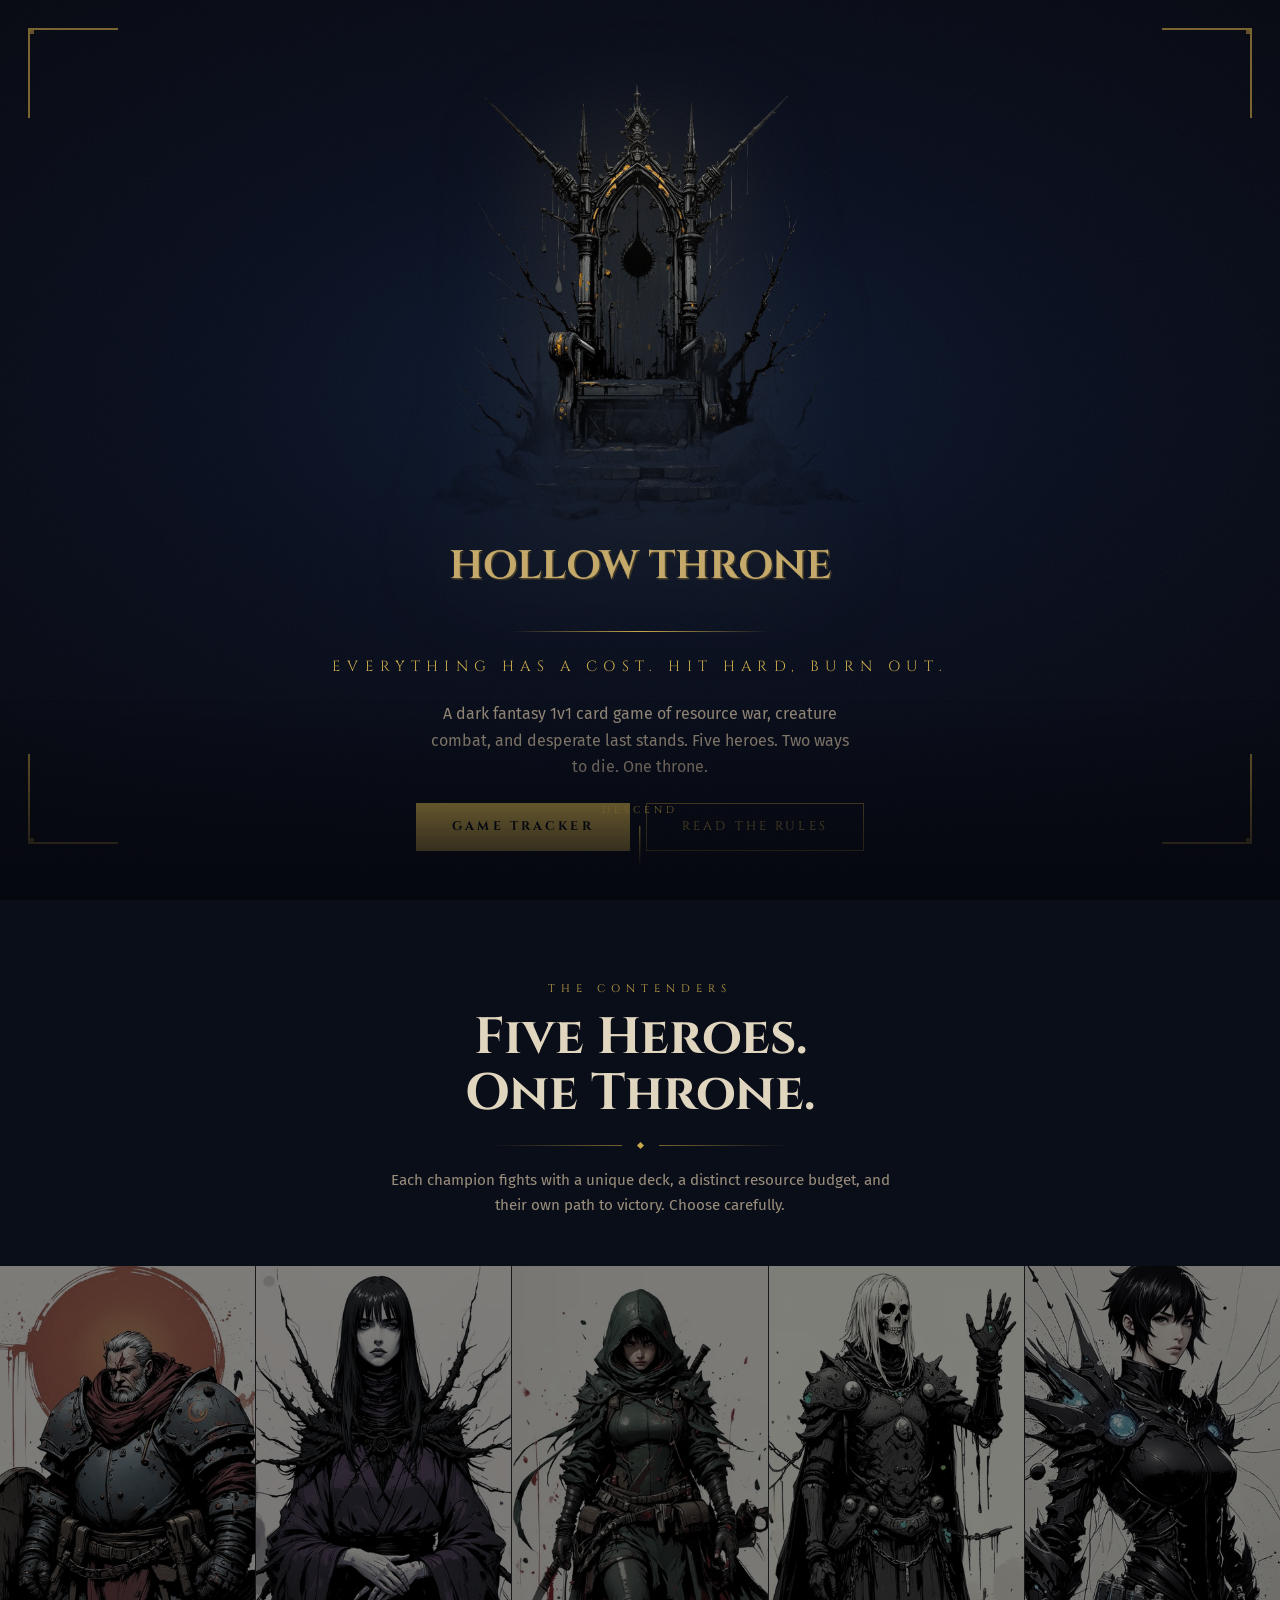
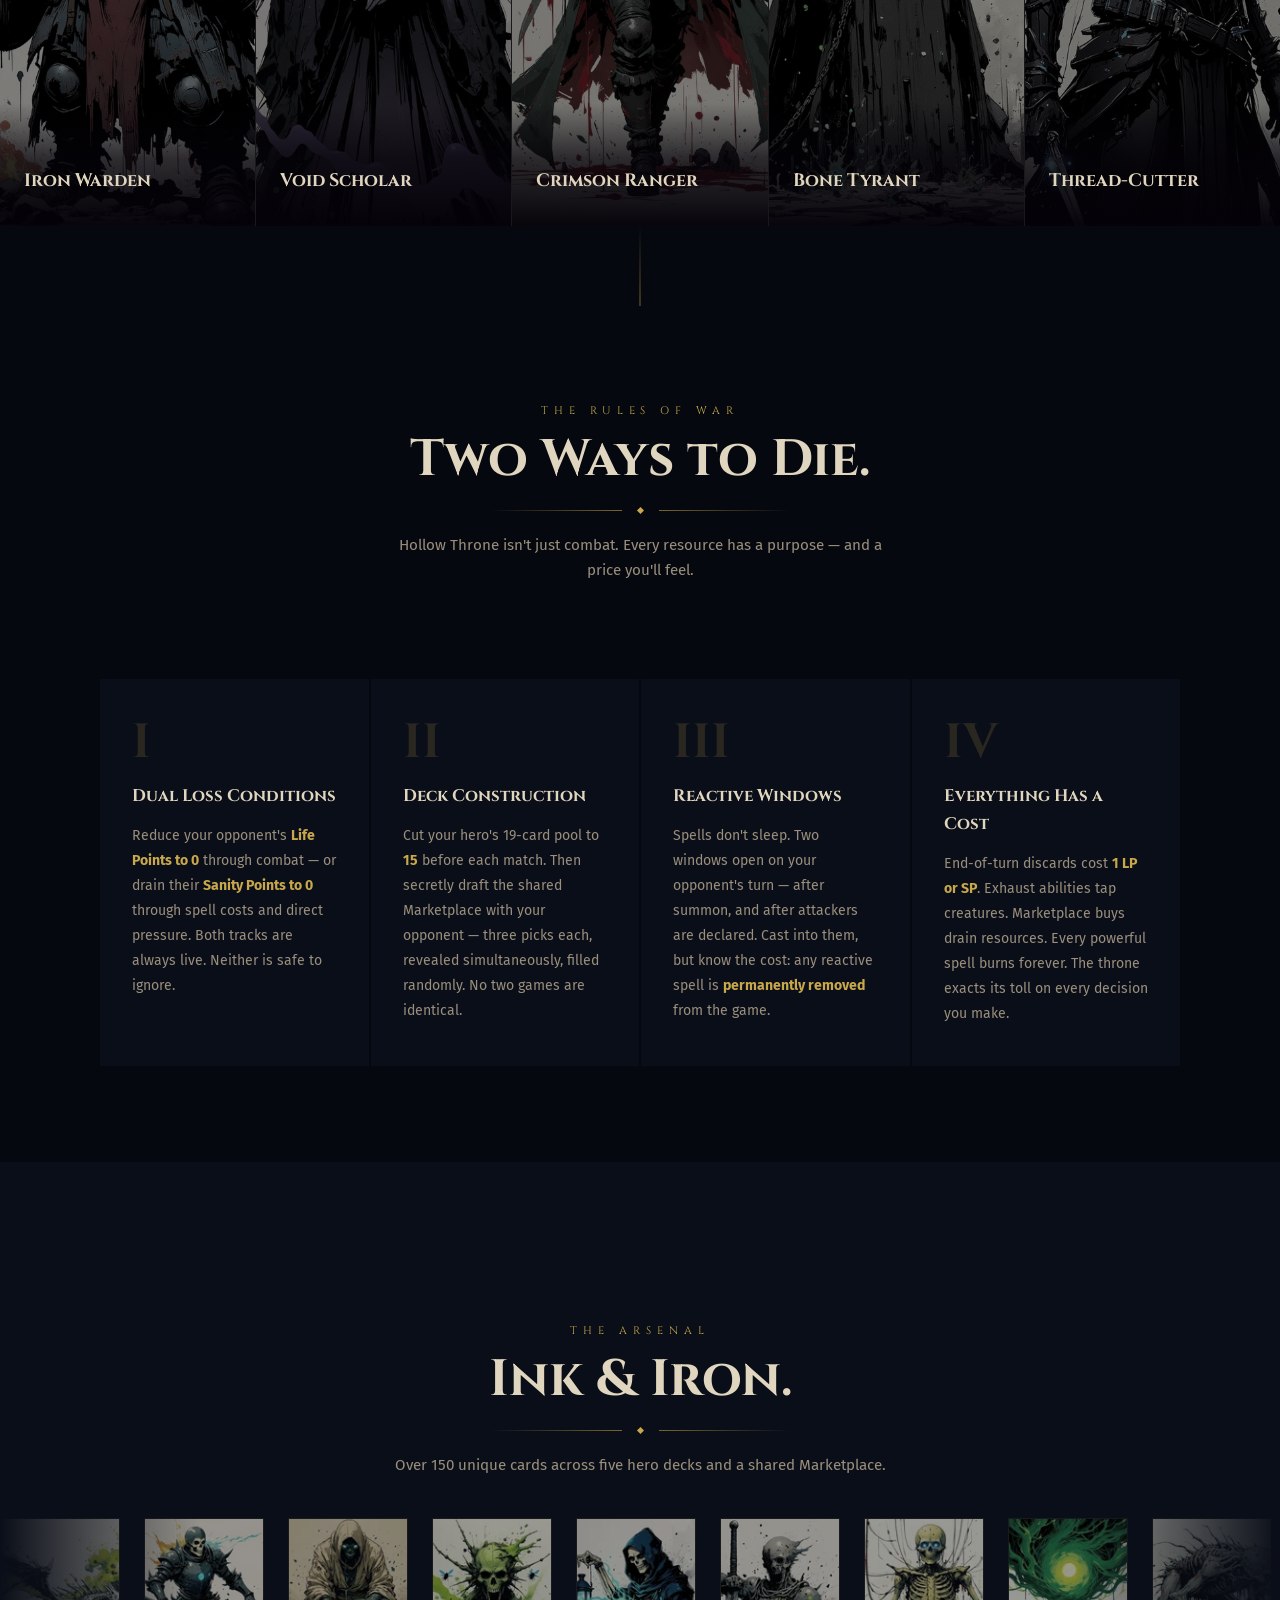
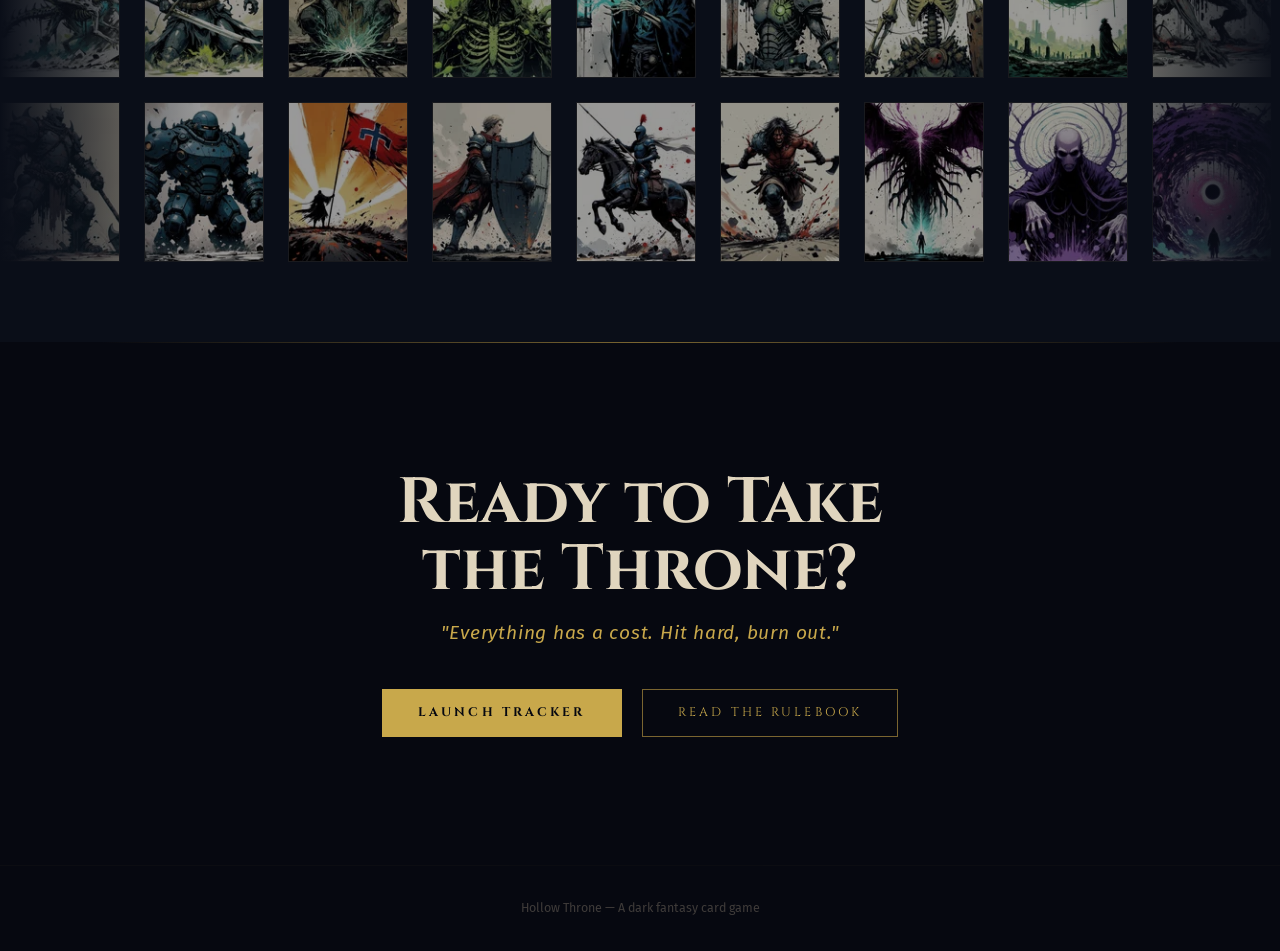
==== index.html @ f57b4ae6 "consolidate landing page, rulebook, and tracker into one deploy repo Restructure for GitHub Pages: t" ====
<!DOCTYPE html>
<html lang="en">
<head>
  <meta charset="UTF-8">
  <meta name="viewport" content="width=device-width, initial-scale=1.0">
  <title>Hollow Throne — Dark Fantasy Card Game</title>
  <link rel="icon" type="image/png" href="assets/logo/favicon.png">
  <style>
    /* ── Fonts ────────────────────────────────────────────── */
    @font-face {
      font-family: 'Cinzel';
      src: url('assets/fonts/Cinzel-Regular.ttf') format('truetype');
      font-weight: 400; font-display: swap;
    }
    @font-face {
      font-family: 'Cinzel';
      src: url('assets/fonts/Cinzel-Bold.ttf') format('truetype');
      font-weight: 700; font-display: swap;
    }
    @font-face {
      font-family: 'FiraSans';
      src: url('assets/fonts/FiraSans-Regular.ttf') format('truetype');
      font-weight: 400; font-display: swap;
    }
    @font-face {
      font-family: 'FiraSans';
      src: url('assets/fonts/FiraSans-Bold.ttf') format('truetype');
      font-weight: 700; font-display: swap;
    }
    @font-face {
      font-family: 'FiraSans';
      src: url('assets/fonts/FiraSans-Italic.ttf') format('truetype');
      font-weight: 400; font-style: italic; font-display: swap;
    }

    /* ── Design Tokens ────────────────────────────────────── */
    :root {
      --void:        #060810;
      --ash:         #0a0e18;
      --ember:       #101a26;
      --gold:        #c8a84b;
      --gold-dim:    #7a6530;
      --gold-bright: #e8c46a;
      --bone:        #e0d5be;
      --bone-dim:    #9a8e7c;

      --warden:  #8b4513;
      --scholar: #4b1080;
      --ranger:  #8b1212;
      --tyrant:  #2d4a3e;
      --cutter:  #0a5c5c;
    }

    /* ── Reset ────────────────────────────────────────────── */
    *, *::before, *::after { box-sizing: border-box; margin: 0; padding: 0; }
    html { scroll-behavior: smooth; }
    body {
      background: var(--void);
      color: var(--bone);
      font-family: 'FiraSans', Georgia, serif;
      font-size: 16px;
      line-height: 1.65;
      overflow-x: hidden;
    }

    /* ── Shared Components ────────────────────────────────── */

    .section-header { text-align: center; padding: 5rem 2rem 3rem; }

    .section-label {
      font-family: 'Cinzel', serif;
      font-size: 0.68rem;
      letter-spacing: 0.55em;
      text-transform: uppercase;
      color: var(--gold);
      opacity: 0.7;
      margin-bottom: 0.75rem;
    }

    .section-title {
      font-family: 'Cinzel', serif;
      font-size: clamp(2rem, 5vw, 3.2rem);
      font-weight: 700;
      color: var(--bone);
      line-height: 1.1;
      margin-bottom: 1.25rem;
    }

    .section-desc {
      color: var(--bone-dim);
      max-width: 520px;
      margin: 0 auto;
      font-size: 0.95rem;
    }

    /* Gold ornament divider */
    .ornament {
      display: flex;
      align-items: center;
      gap: 1rem;
      max-width: 300px;
      margin: 0 auto 1.25rem;
    }
    .ornament-line {
      flex: 1;
      height: 1px;
    }
    .ornament-line-l { background: linear-gradient(to right, transparent, var(--gold-dim)); }
    .ornament-line-r { background: linear-gradient(to left,  transparent, var(--gold-dim)); }
    .ornament-gem {
      width: 5px;
      height: 5px;
      background: var(--gold);
      transform: rotate(45deg);
      flex-shrink: 0;
    }

    /* Buttons */
    .btn {
      display: inline-block;
      padding: 0.8rem 2.2rem;
      font-family: 'Cinzel', serif;
      font-size: 0.78rem;
      letter-spacing: 0.25em;
      text-transform: uppercase;
      text-decoration: none;
      cursor: pointer;
      transition: box-shadow 0.3s ease, background 0.3s ease, color 0.3s ease, border-color 0.3s ease;
    }
    .btn-primary {
      background: var(--gold);
      color: var(--void);
      font-weight: 700;
      border: 1px solid transparent;
    }
    .btn-primary:hover {
      background: var(--gold-bright);
      box-shadow: 0 0 40px rgba(200, 168, 75, 0.5);
    }
    .btn-secondary {
      background: transparent;
      color: var(--gold);
      border: 1px solid var(--gold-dim);
    }
    .btn-secondary:hover {
      border-color: var(--gold);
      color: var(--gold-bright);
      box-shadow: 0 0 20px rgba(200, 168, 75, 0.12), inset 0 0 20px rgba(200, 168, 75, 0.04);
    }

    /* Scroll-triggered reveal */
    .reveal {
      opacity: 0;
      transform: translateY(28px);
      transition: opacity 0.85s ease, transform 0.85s ease;
    }
    .reveal.visible          { opacity: 1; transform: translateY(0); }
    .reveal-delay-1          { transition-delay: 0.12s; }
    .reveal-delay-2          { transition-delay: 0.24s; }
    .reveal-delay-3          { transition-delay: 0.36s; }
    .reveal-delay-4          { transition-delay: 0.48s; }

    /* ════════════════════════════════════════════════════════
       SECTION 1 — OPENING HERO
    ════════════════════════════════════════════════════════ */
    .hero-section {
      position: relative;
      height: 100vh;
      min-height: 640px;
      display: flex;
      flex-direction: column;
      align-items: center;
      justify-content: center;
      overflow: hidden;
      text-align: center;
    }

    /* Throne-room atmosphere — warm candlelight at center, pure void at edges */
    .hero-bg {
      position: absolute;
      inset: 0;
      background:
        radial-gradient(ellipse 75% 60% at 50% 44%, #0e1a32 0%, #080e1e 45%, var(--void) 100%);
      z-index: 0;
    }

    /* SVG fractal noise grain layer */
    .hero-bg::after {
      content: '';
      position: absolute;
      inset: 0;
      opacity: 0.042;
      background-image: url("data:image/svg+xml,%3Csvg xmlns='http://www.w3.org/2000/svg' width='300' height='300'%3E%3Cfilter id='n'%3E%3CfeTurbulence type='fractalNoise' baseFrequency='0.85' numOctaves='4' stitchTiles='stitch'/%3E%3C/filter%3E%3Crect width='100%25' height='100%25' filter='url(%23n)'/%3E%3C/svg%3E");
      background-size: 300px 300px;
    }

    /* Card-frame corner brackets */
    .frame-corner {
      position: absolute;
      width: 90px;
      height: 90px;
      border-color: var(--gold-dim);
      border-style: solid;
      opacity: 0.22;
      z-index: 2;
      animation: fadeIn 2.5s 0.8s ease both;
    }
    .frame-corner.tl { top: 28px;  left: 28px;  border-width: 2px 0 0 2px; }
    .frame-corner.tr { top: 28px;  right: 28px; border-width: 2px 2px 0 0; }
    .frame-corner.bl { bottom: 56px; left: 28px;  border-width: 0 0 2px 2px; }
    .frame-corner.br { bottom: 56px; right: 28px; border-width: 0 2px 2px 0; }

    /* Inner corner dot */
    .frame-corner::before {
      content: '';
      position: absolute;
      width: 5px; height: 5px;
      background: var(--gold-dim);
      opacity: 0.8;
    }
    .frame-corner.tl::before { top: -1px;    left: -1px;   }
    .frame-corner.tr::before { top: -1px;    right: -1px;  }
    .frame-corner.bl::before { bottom: -1px; left: -1px;   }
    .frame-corner.br::before { bottom: -1px; right: -1px;  }

    .hero-content {
      position: relative;
      z-index: 3;
      display: flex;
      flex-direction: column;
      align-items: center;
      gap: 1.4rem;
    }

    .hero-logo {
      width: min(560px, 82vw);
      height: auto;
      filter: drop-shadow(0 0 55px rgba(200, 168, 75, 0.22));
      animation: logoReveal 2.2s ease both;
    }

    /* Hairline rule beneath logo */
    .hero-hairline {
      width: clamp(160px, 38vw, 260px);
      height: 1px;
      background: linear-gradient(90deg, transparent, var(--gold), transparent);
    }

    .hero-tagline {
      font-family: 'Cinzel', serif;
      font-size: clamp(0.7rem, 1.8vw, 0.92rem);
      letter-spacing: 0.42em;
      text-transform: uppercase;
      color: var(--gold);
      opacity: 0.88;
      animation: fadeInUp 1.8s 0.5s ease both;
    }

    .hero-sub {
      font-size: clamp(0.88rem, 2vw, 1rem);
      color: var(--bone-dim);
      max-width: 460px;
      padding: 0 1rem;
      animation: fadeInUp 1.8s 0.7s ease both;
    }

    .hero-cta {
      display: flex;
      gap: 1rem;
      flex-wrap: wrap;
      justify-content: center;
      animation: fadeInUp 1.8s 0.9s ease both;
    }

    /* Gradient bleed from section into next */
    .hero-fade {
      position: absolute;
      bottom: 0; left: 0; right: 0;
      height: 200px;
      background: linear-gradient(to bottom, transparent, var(--void));
      z-index: 4;
      pointer-events: none;
    }

    /* Scroll indicator */
    .scroll-cue {
      position: absolute;
      bottom: 2rem;
      left: 50%;
      transform: translateX(-50%);
      z-index: 5;
      display: flex;
      flex-direction: column;
      align-items: center;
      gap: 0.5rem;
      color: var(--gold-dim);
      font-family: 'Cinzel', serif;
      font-size: 0.62rem;
      letter-spacing: 0.38em;
      text-transform: uppercase;
      opacity: 0;
      animation: fadeIn 1s 2.2s ease forwards;
    }

    .scroll-cue-line {
      width: 1px;
      height: 0;
      background: linear-gradient(to bottom, var(--gold-dim), transparent);
      animation: growLine 1.5s 2.8s ease forwards, pulseLine 2.2s 4.5s infinite;
    }

    /* ════════════════════════════════════════════════════════
       SECTION 2 — CHAMPION FILMSTRIP
    ════════════════════════════════════════════════════════ */
    .champions-section { background: var(--ash); }

    .filmstrip {
      display: flex;
      height: 560px;
      overflow: hidden;
    }

    .champion-panel {
      flex: 1;
      position: relative;
      overflow: hidden;
      border-right: 1px solid rgba(200, 168, 75, 0.07);
      transition: flex 0.8s cubic-bezier(0.4, 0, 0.2, 1);
      cursor: pointer;
    }
    .champion-panel:last-child { border-right: none; }

    /* Compress siblings when any panel is hovered */
    .filmstrip:hover .champion-panel        { flex: 0.55; }
    .filmstrip:hover .champion-panel:hover  { flex: 3.8; }

    .champion-portrait {
      position: absolute;
      inset: 0;
      width: 100%; height: 100%;
      object-fit: cover;
      object-position: top center;
      filter: saturate(0.45) brightness(0.5);
      transition: filter 0.8s ease, transform 0.8s ease;
    }
    .champion-panel:hover .champion-portrait {
      filter: saturate(0.88) brightness(0.72);
      transform: scale(1.04);
    }

    /* Per-hero color wash (mix-blend-mode: color) */
    .champion-tint {
      position: absolute;
      inset: 0;
      opacity: 0;
      mix-blend-mode: color;
      transition: opacity 0.8s ease;
    }
    .champion-panel:hover .champion-tint { opacity: 0.55; }

    .champion-panel[data-hero="warden"]  .champion-tint { background: var(--warden); }
    .champion-panel[data-hero="scholar"] .champion-tint { background: var(--scholar); }
    .champion-panel[data-hero="ranger"]  .champion-tint { background: var(--ranger); }
    .champion-panel[data-hero="tyrant"]  .champion-tint { background: var(--tyrant); }
    .champion-panel[data-hero="cutter"]  .champion-tint { background: var(--cutter); }

    /* Top color bar sweeps in from left */
    .champion-bar {
      position: absolute;
      top: 0; left: 0; right: 0;
      height: 3px;
      transform: scaleX(0);
      transform-origin: left;
      transition: transform 0.5s 0.2s ease;
      z-index: 3;
    }
    .champion-panel:hover .champion-bar { transform: scaleX(1); }
    .champion-panel[data-hero="warden"]  .champion-bar { background: var(--warden); }
    .champion-panel[data-hero="scholar"] .champion-bar { background: var(--scholar); }
    .champion-panel[data-hero="ranger"]  .champion-bar { background: var(--ranger); }
    .champion-panel[data-hero="tyrant"]  .champion-bar { background: var(--tyrant); }
    .champion-panel[data-hero="cutter"]  .champion-bar { background: var(--cutter); }

    /* Bottom info overlay */
    .champion-info {
      position: absolute;
      bottom: 0; left: 0; right: 0;
      padding: 4rem 1.5rem 1.5rem;
      background: linear-gradient(to top, rgba(4,2,8,0.97) 0%, rgba(4,2,8,0.65) 55%, transparent 100%);
      z-index: 2;
    }

    /* Gold vertical tick */
    .champion-tick {
      display: block;
      width: 2px; height: 0;
      background: var(--gold);
      margin-bottom: 0;
      transition: height 0.5s 0.22s ease, margin-bottom 0.4s 0.22s ease;
    }
    .champion-panel:hover .champion-tick {
      height: 26px;
      margin-bottom: 0.6rem;
    }

    .champion-name {
      font-family: 'Cinzel', serif;
      font-size: clamp(0.78rem, 1.4vw, 1.2rem);
      font-weight: 700;
      color: var(--bone);
      white-space: nowrap;
      overflow: hidden;
      text-overflow: ellipsis;
      transition: color 0.3s ease;
      margin-bottom: 0.3rem;
    }
    .champion-panel:hover .champion-name { color: var(--gold-bright); }

    .champion-identity {
      font-size: 0.82rem;
      color: var(--bone-dim);
      line-height: 1.55;
      overflow: hidden;
      max-height: 0;
      opacity: 0;
      transition: max-height 0.55s 0.18s ease, opacity 0.45s 0.28s ease;
    }
    .champion-panel:hover .champion-identity {
      max-height: 110px;
      opacity: 1;
    }

    /* ════════════════════════════════════════════════════════
       SECTION 3 — MECHANICS
    ════════════════════════════════════════════════════════ */
    .mechanics-section {
      padding: 6rem 2rem;
      background: var(--void);
      position: relative;
    }

    /* Vertical gold thread leading into section */
    .mechanics-section::before {
      content: '';
      position: absolute;
      top: 0; left: 50%;
      transform: translateX(-50%);
      width: 1px; height: 80px;
      background: linear-gradient(to bottom, transparent, var(--gold-dim));
    }

    .mechanics-grid {
      display: grid;
      grid-template-columns: repeat(auto-fit, minmax(240px, 1fr));
      gap: 2px;
      max-width: 1080px;
      margin: 3rem auto 0;
    }

    .mechanic-card {
      padding: 2.5rem 2rem;
      background: var(--ash);
      position: relative;
      overflow: hidden;
      transition: background 0.35s ease;
    }
    .mechanic-card:hover { background: var(--ember); }

    /* Gold line sweeps in at bottom on hover */
    .mechanic-card::after {
      content: '';
      position: absolute;
      bottom: 0; left: 0; right: 0;
      height: 2px;
      background: linear-gradient(90deg, transparent, var(--gold-dim), transparent);
      opacity: 0;
      transition: opacity 0.35s ease;
    }
    .mechanic-card:hover::after { opacity: 1; }

    .mechanic-numeral {
      font-family: 'Cinzel', serif;
      font-size: 3rem;
      font-weight: 700;
      color: var(--gold);
      opacity: 0.16;
      line-height: 1;
      margin-bottom: 1rem;
      user-select: none;
    }

    .mechanic-title {
      font-family: 'Cinzel', serif;
      font-size: 1.05rem;
      font-weight: 700;
      color: var(--bone);
      margin-bottom: 0.75rem;
    }

    .mechanic-text {
      font-size: 0.88rem;
      color: var(--bone-dim);
      line-height: 1.78;
    }
    .mechanic-text strong { color: var(--gold); font-weight: 600; }

    /* ════════════════════════════════════════════════════════
       SECTION 4 — CARD ART MARQUEE
    ════════════════════════════════════════════════════════ */
    .cards-section {
      padding: 5rem 0;
      background: var(--ash);
      overflow: hidden;
    }

    .cards-section .section-header { padding-bottom: 2.5rem; }

    .marquee-wrapper {
      display: flex;
      flex-direction: column;
      gap: 1.5rem;
    }

    .marquee-row {
      position: relative;
      overflow: hidden;
    }

    /* Edge fade-outs for seamless bleed */
    .marquee-row::before,
    .marquee-row::after {
      content: '';
      position: absolute;
      top: 0; bottom: 0;
      width: 200px;
      z-index: 2;
      pointer-events: none;
    }
    .marquee-row::before { left: 0;  background: linear-gradient(to right, var(--ash), transparent); }
    .marquee-row::after  { right: 0; background: linear-gradient(to left,  var(--ash), transparent); }

    .marquee-track {
      display: flex;
      gap: 1.5rem;
      width: max-content;
    }
    .marquee-track.fwd  { animation: marqueeL 55s linear infinite; }
    .marquee-track.bwd  { animation: marqueeR 55s linear infinite; }
    .marquee-track:hover { animation-play-state: paused; }

    .card-thumb {
      width: 120px;
      height: 160px;
      object-fit: cover;
      object-position: top center;
      border: 1px solid rgba(200, 168, 75, 0.14);
      filter: saturate(0.65) brightness(0.6);
      flex-shrink: 0;
      position: relative;
      transition: filter 0.4s ease, transform 0.4s ease, border-color 0.4s ease, box-shadow 0.4s ease;
    }
    .card-thumb:hover {
      filter: saturate(1) brightness(0.9);
      border-color: var(--gold);
      box-shadow: 0 0 26px rgba(200, 168, 75, 0.35);
      transform: translateY(-12px) scale(1.08);
      z-index: 10;
    }

    /* ════════════════════════════════════════════════════════
       SECTION 5 — CTA
    ════════════════════════════════════════════════════════ */
    .cta-section {
      padding: 8rem 2rem;
      text-align: center;
      background: var(--void);
      position: relative;
    }
    .cta-section::before {
      content: '';
      position: absolute;
      top: 0; left: 8%; right: 8%;
      height: 1px;
      background: linear-gradient(90deg, transparent, var(--gold-dim), transparent);
    }

    .cta-eyebrow {
      font-family: 'Cinzel', serif;
      font-size: 0.68rem;
      letter-spacing: 0.55em;
      text-transform: uppercase;
      color: var(--gold-dim);
      margin-bottom: 1.5rem;
    }

    .cta-title {
      font-family: 'Cinzel', serif;
      font-size: clamp(2.2rem, 6vw, 4rem);
      font-weight: 700;
      color: var(--bone);
      line-height: 1.05;
      margin-bottom: 0.8rem;
    }

    .cta-tagline {
      font-style: italic;
      color: var(--gold);
      font-size: clamp(1rem, 2.5vw, 1.2rem);
      letter-spacing: 0.04em;
      margin-bottom: 2.5rem;
    }

    .cta-buttons {
      display: flex;
      gap: 1.25rem;
      justify-content: center;
      flex-wrap: wrap;
    }

    /* ════════════════════════════════════════════════════════
       FOOTER
    ════════════════════════════════════════════════════════ */
    footer {
      padding: 2rem;
      text-align: center;
      font-size: 0.78rem;
      color: var(--bone-dim);
      opacity: 0.38;
      border-top: 1px solid rgba(200, 168, 75, 0.07);
    }

    /* ════════════════════════════════════════════════════════
       KEYFRAMES
    ════════════════════════════════════════════════════════ */
    @keyframes fadeIn {
      from { opacity: 0; } to { opacity: 1; }
    }
    @keyframes fadeInUp {
      from { opacity: 0; transform: translateY(18px); }
      to   { opacity: 1; transform: translateY(0); }
    }
    @keyframes logoReveal {
      from { opacity: 0; transform: scale(0.93); filter: drop-shadow(0 0 0px rgba(200,168,75,0)); }
      to   { opacity: 1; transform: scale(1);    filter: drop-shadow(0 0 55px rgba(200,168,75,0.22)); }
    }
    @keyframes growLine {
      from { height: 0; } to { height: 42px; }
    }
    @keyframes pulseLine {
      0%, 100% { opacity: 0.45; } 50% { opacity: 1; }
    }
    @keyframes marqueeL {
      from { transform: translateX(0); } to { transform: translateX(-50%); }
    }
    @keyframes marqueeR {
      from { transform: translateX(-50%); } to { transform: translateX(0); }
    }

    /* ════════════════════════════════════════════════════════
       RESPONSIVE
    ════════════════════════════════════════════════════════ */
    @media (max-width: 768px) {
      .filmstrip {
        flex-direction: column;
        height: auto;
      }
      .champion-panel {
        flex: none !important;
        height: 220px;
        border-right: none;
        border-bottom: 1px solid rgba(200, 168, 75, 0.07);
        cursor: default;
      }
      /* Always show info on mobile — no hover */
      .champion-identity { max-height: 80px !important; opacity: 1 !important; }
      .champion-tick     { height: 16px !important; margin-bottom: 0.4rem !important; }
      .champion-portrait { filter: saturate(0.75) brightness(0.65) !important; }

      .frame-corner { display: none; }
      .mechanics-grid { grid-template-columns: 1fr; }
      .marquee-row::before, .marquee-row::after { width: 80px; }
    }
  </style>
</head>
<body>

  <!-- ═══════════════════════════════════════════════════
       1. HERO
  ════════════════════════════════════════════════════ -->
  <section class="hero-section">
    <div class="hero-bg"></div>
    <div class="frame-corner tl"></div>
    <div class="frame-corner tr"></div>
    <div class="frame-corner bl"></div>
    <div class="frame-corner br"></div>

    <div class="hero-content">
      <img src="assets/logo/logo-landing.png" alt="Hollow Throne" class="hero-logo">
      <div class="hero-hairline"></div>
      <p class="hero-tagline">Everything has a cost. Hit hard, burn out.</p>
      <p class="hero-sub">A dark fantasy 1v1 card game of resource war, creature combat, and desperate last stands. Five heroes. Two ways to die. One throne.</p>
      <div class="hero-cta">
        <a href="app/" class="btn btn-primary">Game Tracker</a>
        <a href="rules/" class="btn btn-secondary">Read the Rules</a>
      </div>
    </div>

    <div class="hero-fade"></div>
    <div class="scroll-cue">
      Descend
      <div class="scroll-cue-line"></div>
    </div>
  </section>

  <!-- ═══════════════════════════════════════════════════
       2. CHAMPIONS FILMSTRIP
  ════════════════════════════════════════════════════ -->
  <section class="champions-section">
    <div class="section-header">
      <p class="section-label reveal">The Contenders</p>
      <h2 class="section-title reveal reveal-delay-1">Five Heroes.<br>One Throne.</h2>
      <div class="ornament reveal reveal-delay-2">
        <div class="ornament-line ornament-line-l"></div>
        <div class="ornament-gem"></div>
        <div class="ornament-line ornament-line-r"></div>
      </div>
      <p class="section-desc reveal reveal-delay-2">Each champion fights with a unique deck, a distinct resource budget, and their own path to victory. Choose carefully.</p>
    </div>

    <div class="filmstrip reveal">
      <div class="champion-panel" data-hero="warden">
        <div class="champion-bar"></div>
        <img src="assets/art/iron-warden-hero.webp" alt="Iron Warden" class="champion-portrait">
        <div class="champion-tint"></div>
        <div class="champion-info">
          <span class="champion-tick"></span>
          <div class="champion-name">Iron Warden</div>
          <div class="champion-identity">Flood the board with iron creatures. Heal at end of every turn. Outlast, overrun, and grind your enemy to nothing.</div>
        </div>
      </div>

      <div class="champion-panel" data-hero="scholar">
        <div class="champion-bar"></div>
        <img src="assets/art/void-scholar-hero.webp" alt="Void Scholar" class="champion-portrait">
        <div class="champion-tint"></div>
        <div class="champion-info">
          <span class="champion-tick"></span>
          <div class="champion-name">Void Scholar</div>
          <div class="champion-identity">Command spell-weaving mastery. Convert Sanity into raw Essence. The Void Collapse ends games — when the moment is right.</div>
        </div>
      </div>

      <div class="champion-panel" data-hero="ranger">
        <div class="champion-bar"></div>
        <img src="assets/art/crimson-ranger-hero.webp" alt="Crimson Ranger" class="champion-portrait">
        <div class="champion-tint"></div>
        <div class="champion-info">
          <span class="champion-tick"></span>
          <div class="champion-name">Crimson Ranger</div>
          <div class="champion-identity">Bleed your prey. Drain their life. Tax their sanity. Every step your opponent takes costs them something.</div>
        </div>
      </div>

      <div class="champion-panel" data-hero="tyrant">
        <div class="champion-bar"></div>
        <img src="assets/art/bone-tyrant-hero.webp" alt="Bone Tyrant" class="champion-portrait">
        <div class="champion-tint"></div>
        <div class="champion-info">
          <span class="champion-tick"></span>
          <div class="champion-name">Bone Tyrant</div>
          <div class="champion-identity">Sacrifice your own for power. Drag the dead back from the grave. In this army, death is a resource — not an obstacle.</div>
        </div>
      </div>

      <div class="champion-panel" data-hero="cutter">
        <div class="champion-bar"></div>
        <img src="assets/art/thread-cutter-hero.webp" alt="Thread-Cutter" class="champion-portrait">
        <div class="champion-tint"></div>
        <div class="champion-info">
          <span class="champion-tick"></span>
          <div class="champion-name">Thread-Cutter</div>
          <div class="champion-identity">Unmake cards from existence. Devour your opponent's hand. React, disrupt, deny — until there is nothing left to play.</div>
        </div>
      </div>
    </div>
  </section>

  <!-- ═══════════════════════════════════════════════════
       3. MECHANICS
  ════════════════════════════════════════════════════ -->
  <section class="mechanics-section">
    <div class="section-header">
      <p class="section-label reveal">The Rules of War</p>
      <h2 class="section-title reveal reveal-delay-1">Two Ways to Die.</h2>
      <div class="ornament reveal reveal-delay-2">
        <div class="ornament-line ornament-line-l"></div>
        <div class="ornament-gem"></div>
        <div class="ornament-line ornament-line-r"></div>
      </div>
      <p class="section-desc reveal reveal-delay-2">Hollow Throne isn't just combat. Every resource has a purpose — and a price you'll feel.</p>
    </div>

    <div class="mechanics-grid">
      <div class="mechanic-card reveal reveal-delay-1">
        <div class="mechanic-numeral">I</div>
        <h3 class="mechanic-title">Dual Loss Conditions</h3>
        <p class="mechanic-text">Reduce your opponent's <strong>Life Points to 0</strong> through combat — or drain their <strong>Sanity Points to 0</strong> through spell costs and direct pressure. Both tracks are always live. Neither is safe to ignore.</p>
      </div>
      <div class="mechanic-card reveal reveal-delay-2">
        <div class="mechanic-numeral">II</div>
        <h3 class="mechanic-title">Deck Construction</h3>
        <p class="mechanic-text">Cut your hero's 19-card pool to <strong>15</strong> before each match. Then secretly draft the shared Marketplace with your opponent — three picks each, revealed simultaneously, filled randomly. No two games are identical.</p>
      </div>
      <div class="mechanic-card reveal reveal-delay-3">
        <div class="mechanic-numeral">III</div>
        <h3 class="mechanic-title">Reactive Windows</h3>
        <p class="mechanic-text">Spells don't sleep. Two windows open on your opponent's turn — after summon, and after attackers are declared. Cast into them, but know the cost: any reactive spell is <strong>permanently removed</strong> from the game.</p>
      </div>
      <div class="mechanic-card reveal reveal-delay-4">
        <div class="mechanic-numeral">IV</div>
        <h3 class="mechanic-title">Everything Has a Cost</h3>
        <p class="mechanic-text">End-of-turn discards cost <strong>1 LP or SP</strong>. Exhaust abilities tap creatures. Marketplace buys drain resources. Every powerful spell burns forever. The throne exacts its toll on every decision you make.</p>
      </div>
    </div>
  </section>

  <!-- ═══════════════════════════════════════════════════
       4. CARD ART MARQUEE
  ════════════════════════════════════════════════════ -->
  <section class="cards-section">
    <div class="section-header">
      <p class="section-label reveal">The Arsenal</p>
      <h2 class="section-title reveal reveal-delay-1">Ink &amp; Iron.</h2>
      <div class="ornament reveal reveal-delay-2">
        <div class="ornament-line ornament-line-l"></div>
        <div class="ornament-gem"></div>
        <div class="ornament-line ornament-line-r"></div>
      </div>
      <p class="section-desc reveal reveal-delay-2">Over 150 unique cards across five hero decks and a shared Marketplace.</p>
    </div>

    <div class="marquee-wrapper">
      <div class="marquee-row">
        <div class="marquee-track fwd" id="row1"></div>
      </div>
      <div class="marquee-row">
        <div class="marquee-track bwd" id="row2"></div>
      </div>
    </div>
  </section>

  <!-- ═══════════════════════════════════════════════════
       5. CTA
  ════════════════════════════════════════════════════ -->
  <section class="cta-section">
    <h2 class="cta-title reveal">Ready to Take<br>the Throne?</h2>
    <p class="cta-tagline reveal reveal-delay-1">"Everything has a cost. Hit hard, burn out."</p>
    <div class="cta-buttons reveal reveal-delay-2">
      <a href="app/" class="btn btn-primary">Launch Tracker</a>
      <a href="rules/" class="btn btn-secondary">Read the Rulebook</a>
    </div>
  </section>

  <footer>
    <p>Hollow Throne &mdash; A dark fantasy card game</p>
  </footer>

  <script>
    // ── Scroll-triggered reveals ───────────────────────────
    const observer = new IntersectionObserver(entries => {
      entries.forEach(e => {
        if (e.isIntersecting) {
          e.target.classList.add('visible');
          observer.unobserve(e.target);
        }
      });
    }, { threshold: 0.12 });

    document.querySelectorAll('.reveal').forEach(el => observer.observe(el));

    // ── Card art marquee ───────────────────────────────────
    // Row 1: undead + ranger cards (dark, grim)
    const row1 = [
      'bone-tyrant-bone-dragon', 'bone-tyrant-death-knight', 'bone-tyrant-lich',
      'bone-tyrant-plague-bearer', 'bone-tyrant-soul-collector', 'bone-tyrant-risen-soldier',
      'bone-tyrant-skeletal-thrall', 'bone-tyrant-undying-aura', 'bone-tyrant-ghoul',
      'bone-tyrant-corpse-garden', 'bone-tyrant-mass-reanimate', 'bone-tyrant-bone-guard',
      'crimson-ranger-alpha-predator', 'crimson-ranger-blood-hawk', 'crimson-ranger-dire-wolf',
      'crimson-ranger-crimson-rain', 'crimson-ranger-venomfang-viper', 'crimson-ranger-scout',
      'crimson-ranger-beast-handler', 'crimson-ranger-sanguine-moon',
    ];

    // Row 2: warden + scholar + cutter + marketplace (varied)
    const row2 = [
      'iron-warden-siege-titan', 'iron-warden-iron-golem', 'iron-warden-war-banner',
      'iron-warden-shield-maiden', 'iron-warden-warhorse-knight', 'iron-warden-berserker',
      'void-scholar-abyssal-horror', 'void-scholar-mind-flayer', 'void-scholar-void-collapse',
      'void-scholar-eldritch-storm', 'void-scholar-arcane-familiar', 'void-scholar-tome-of-shadows',
      'thread-cutter-unmake', 'thread-cutter-the-unraveling', 'thread-cutter-pale-witness',
      'thread-cutter-weave-stalker', 'thread-cutter-loom-guardian', 'thread-cutter-frayed-specter',
      'marketplace-pit-fiend', 'marketplace-deep-one', 'marketplace-shadow-stalker',
      'marketplace-cursed-knight', 'marketplace-gargoyle-sentinel', 'marketplace-mercenary-captain',
    ];

    function buildTrack(id, cards) {
      const track = document.getElementById(id);
      // Duplicate for seamless loop (animate translates by -50%)
      [...cards, ...cards].forEach(name => {
        const img = document.createElement('img');
        img.src  = `assets/art/${name}.webp`;
        img.alt  = name.replace(/-/g, ' ');
        img.className = 'card-thumb';
        track.appendChild(img);
      });
    }

    buildTrack('row1', row1);
    buildTrack('row2', row2);
  </script>
</body>
</html>
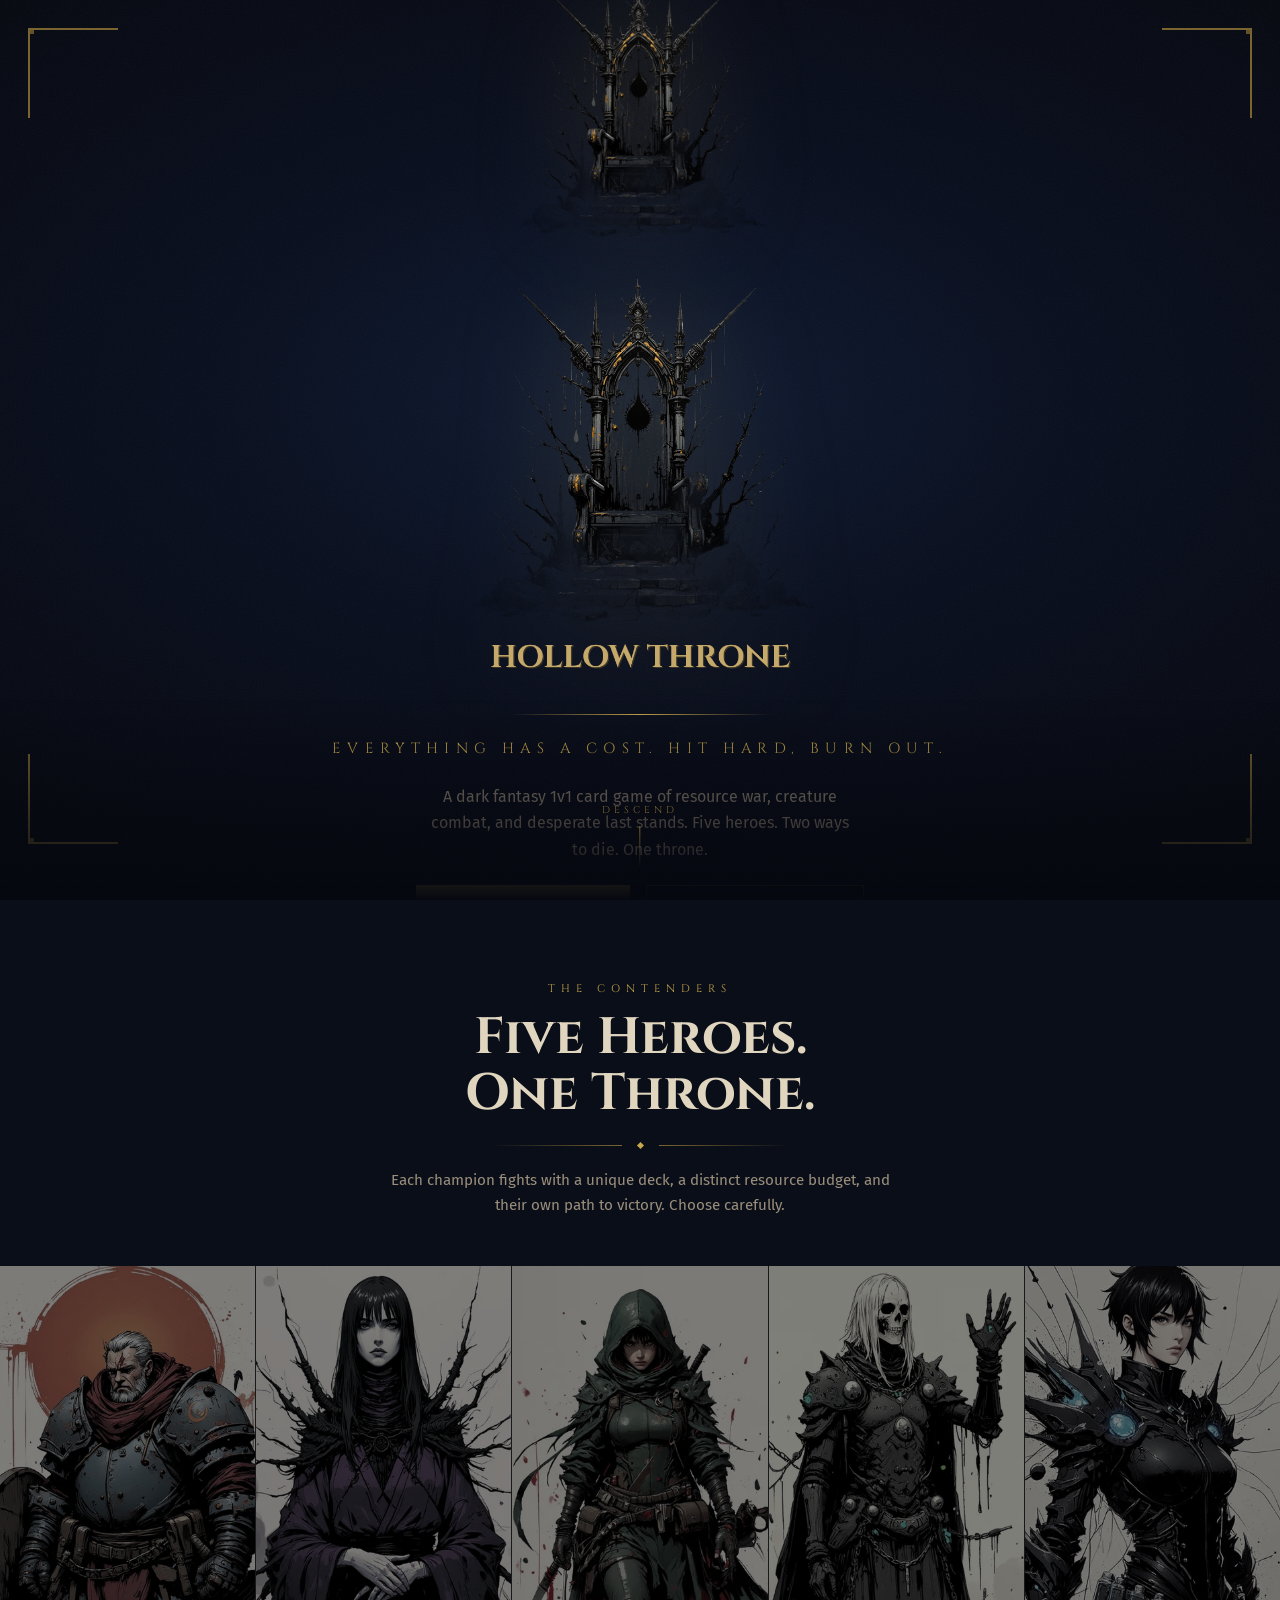
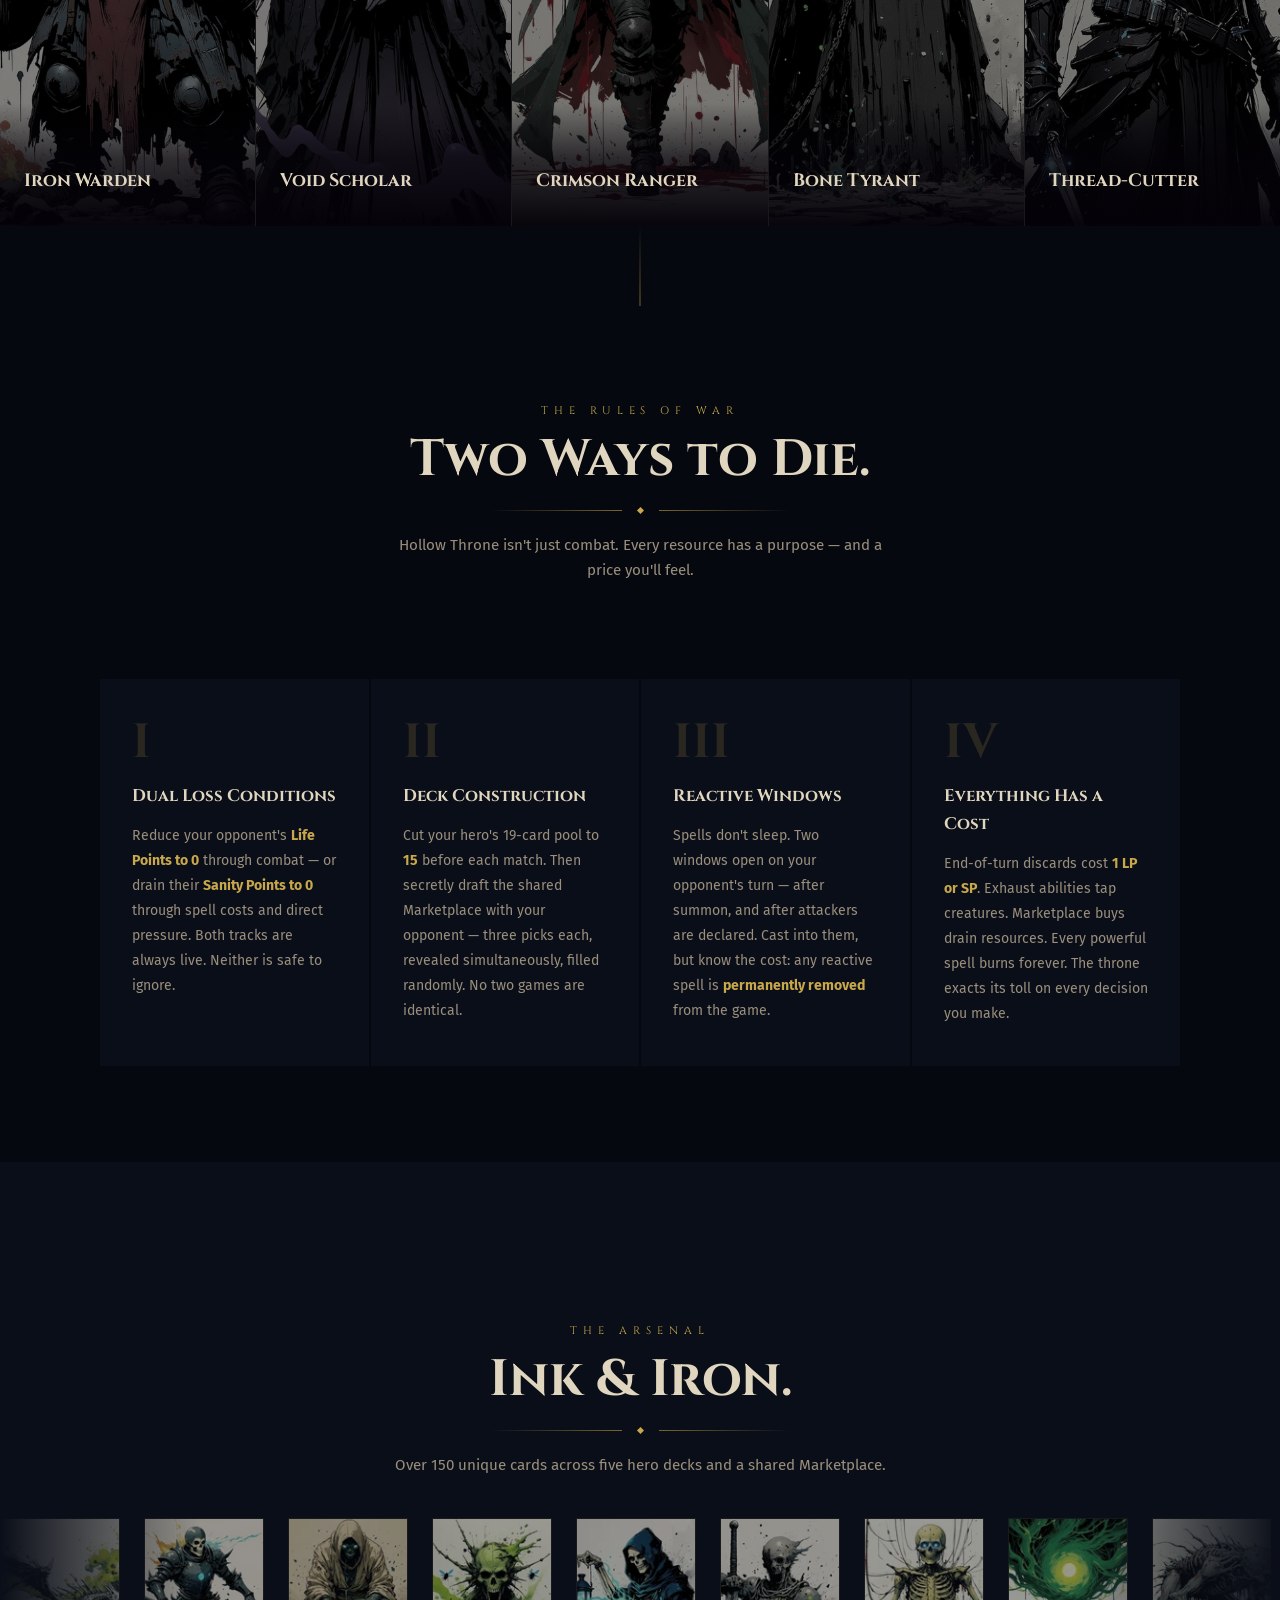
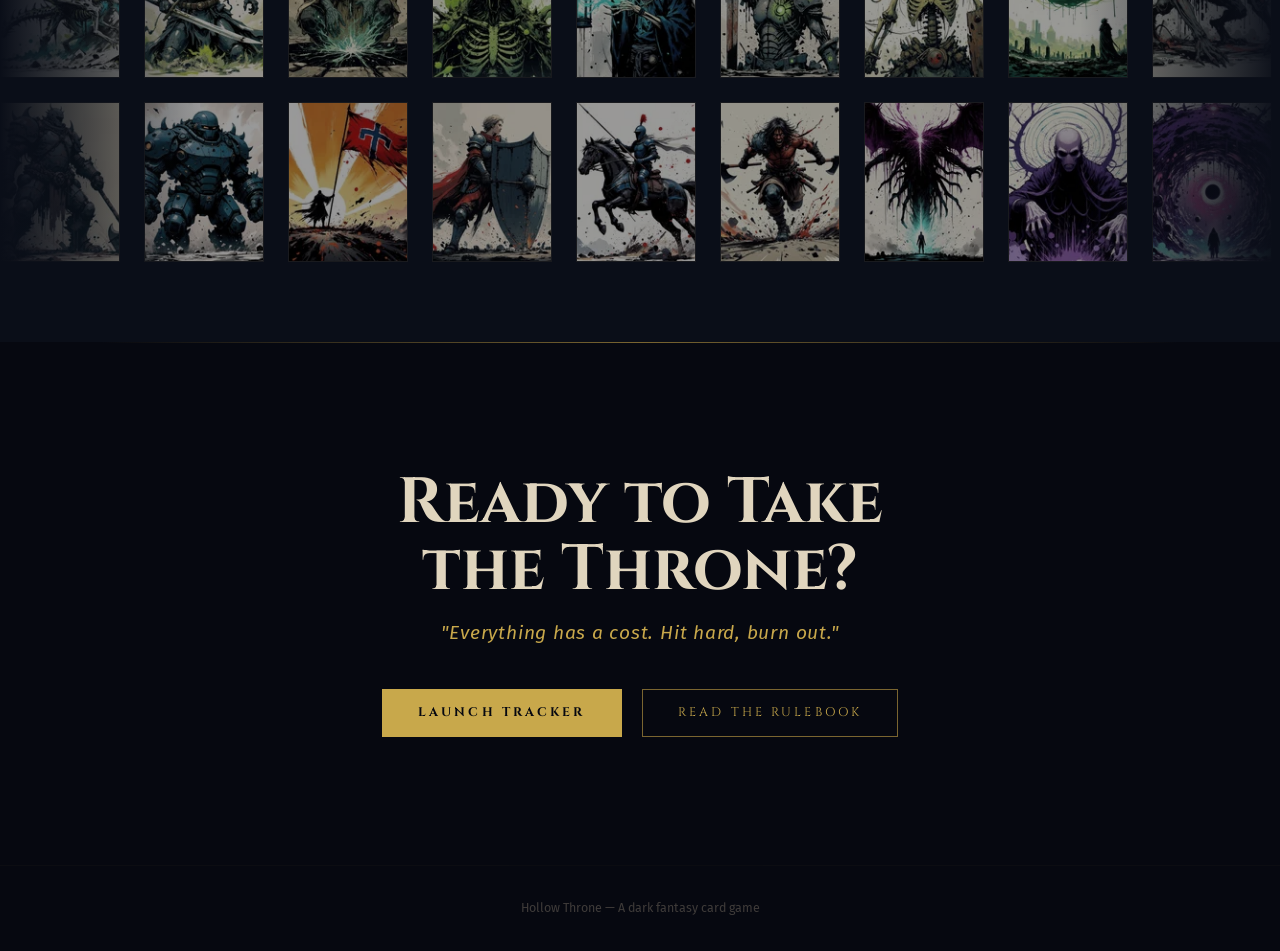
==== commit 5ea8c807: "add throne emblem to landing + rulebook cover; fix asset paths - throne-emblem.png added to assets/l" ====
--- a/index.html
+++ b/index.html
@@ -232,11 +232,19 @@
       gap: 1.4rem;
     }
 
+    .hero-emblem {
+      width: min(320px, 58vw);
+      height: auto;
+      filter: drop-shadow(0 0 120px rgba(200, 168, 75, 0.55)) drop-shadow(0 0 40px rgba(200, 168, 75, 0.3));
+      animation: logoReveal 2.2s ease both;
+    }
+
     .hero-logo {
-      width: min(560px, 82vw);
+      width: min(440px, 72vw);
       height: auto;
-      filter: drop-shadow(0 0 55px rgba(200, 168, 75, 0.22));
-      animation: logoReveal 2.2s ease both;
+      filter: drop-shadow(0 0 40px rgba(200, 168, 75, 0.18));
+      animation: logoReveal 2.2s 0.15s ease both;
+      margin-top: -0.6rem;
     }
 
     /* Hairline rule beneath logo */
@@ -695,6 +703,7 @@
     <div class="frame-corner br"></div>
 
     <div class="hero-content">
+      <img src="assets/logo/throne-emblem.png" alt="" class="hero-emblem">
       <img src="assets/logo/logo-landing.png" alt="Hollow Throne" class="hero-logo">
       <div class="hero-hairline"></div>
       <p class="hero-tagline">Everything has a cost. Hit hard, burn out.</p>
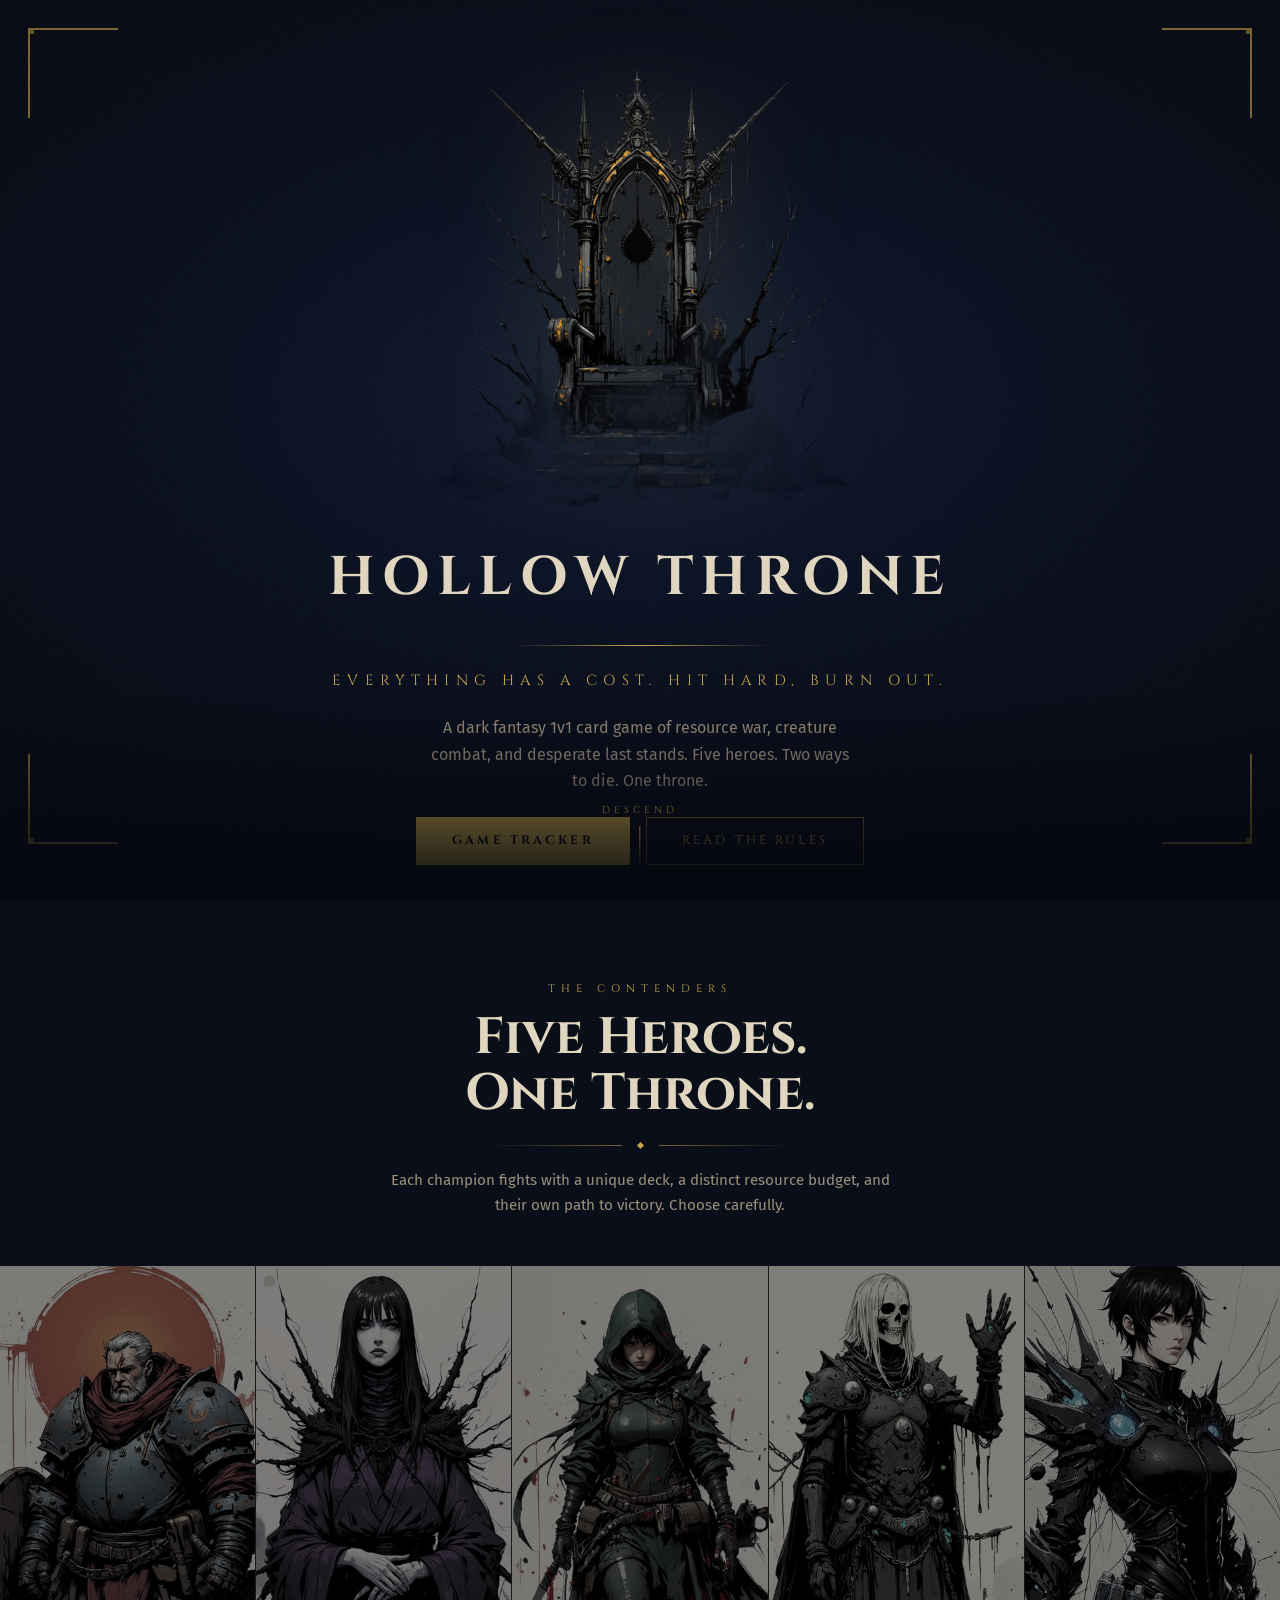
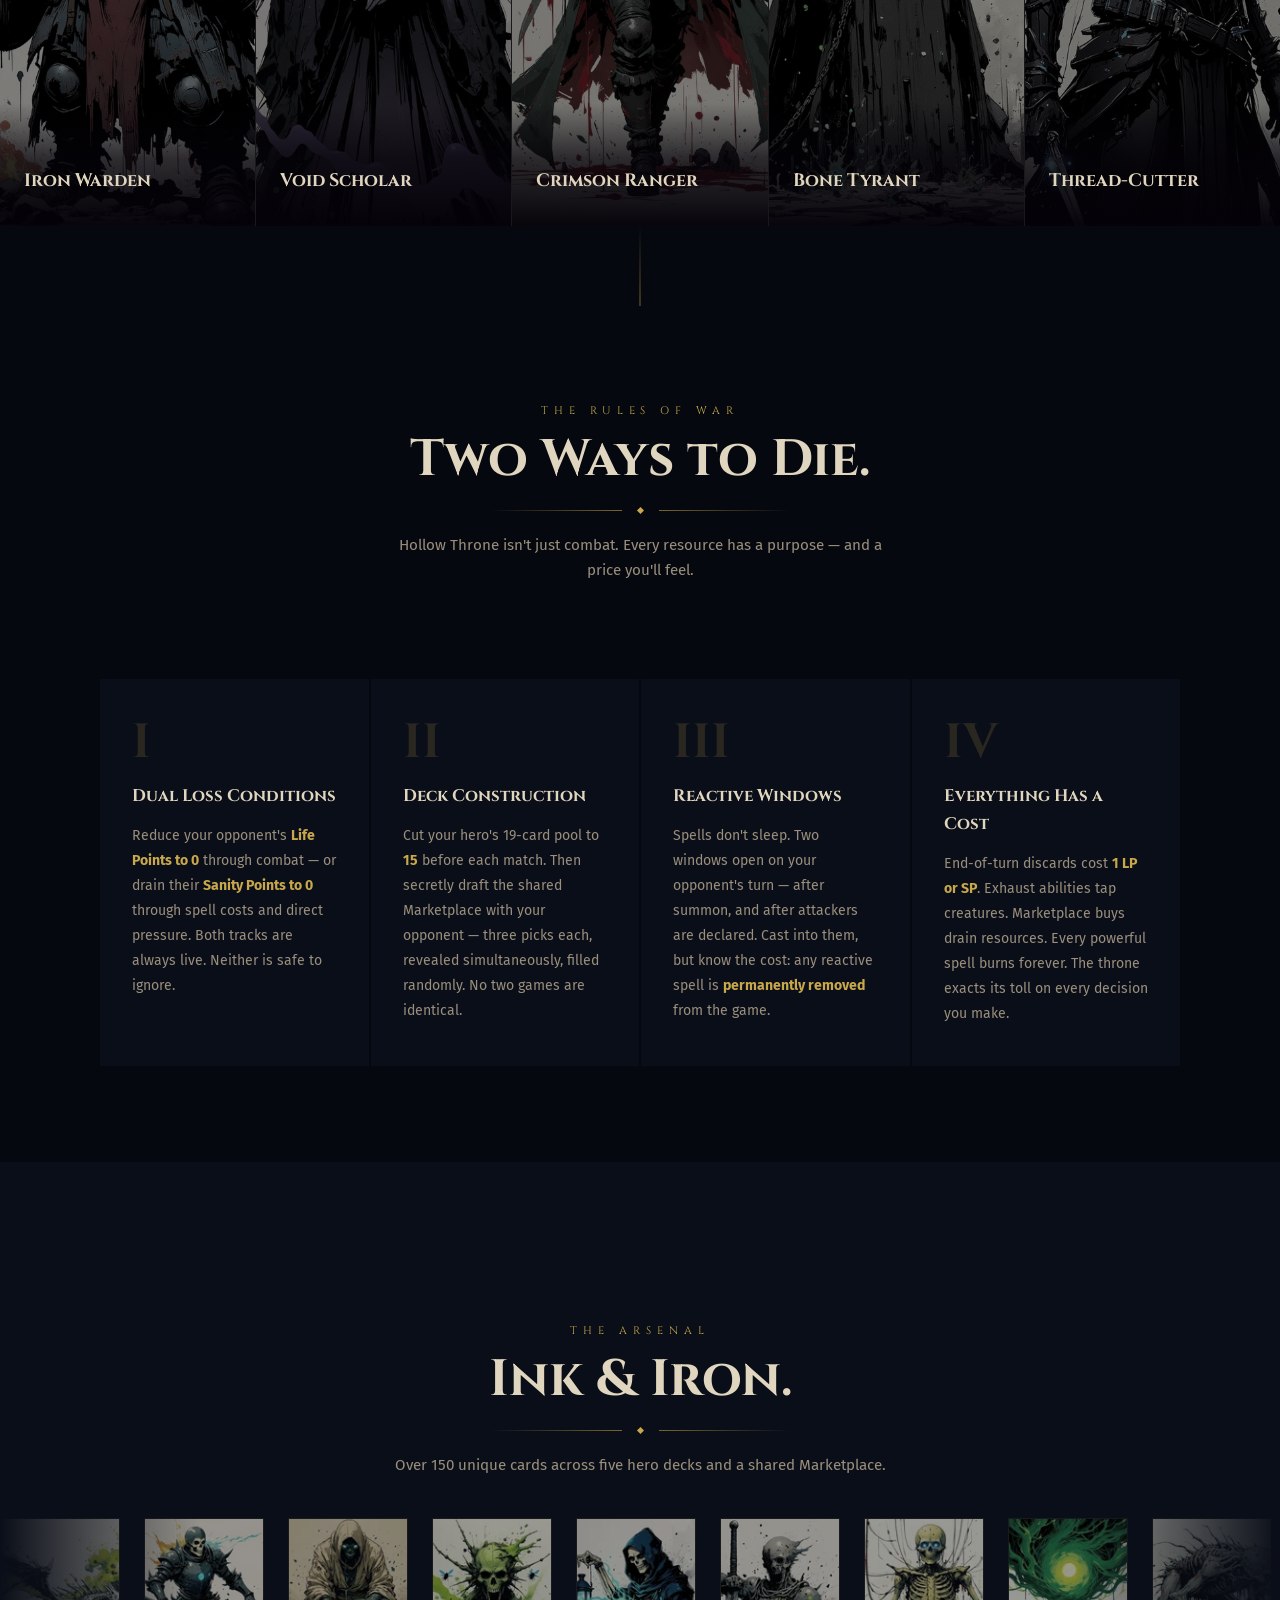
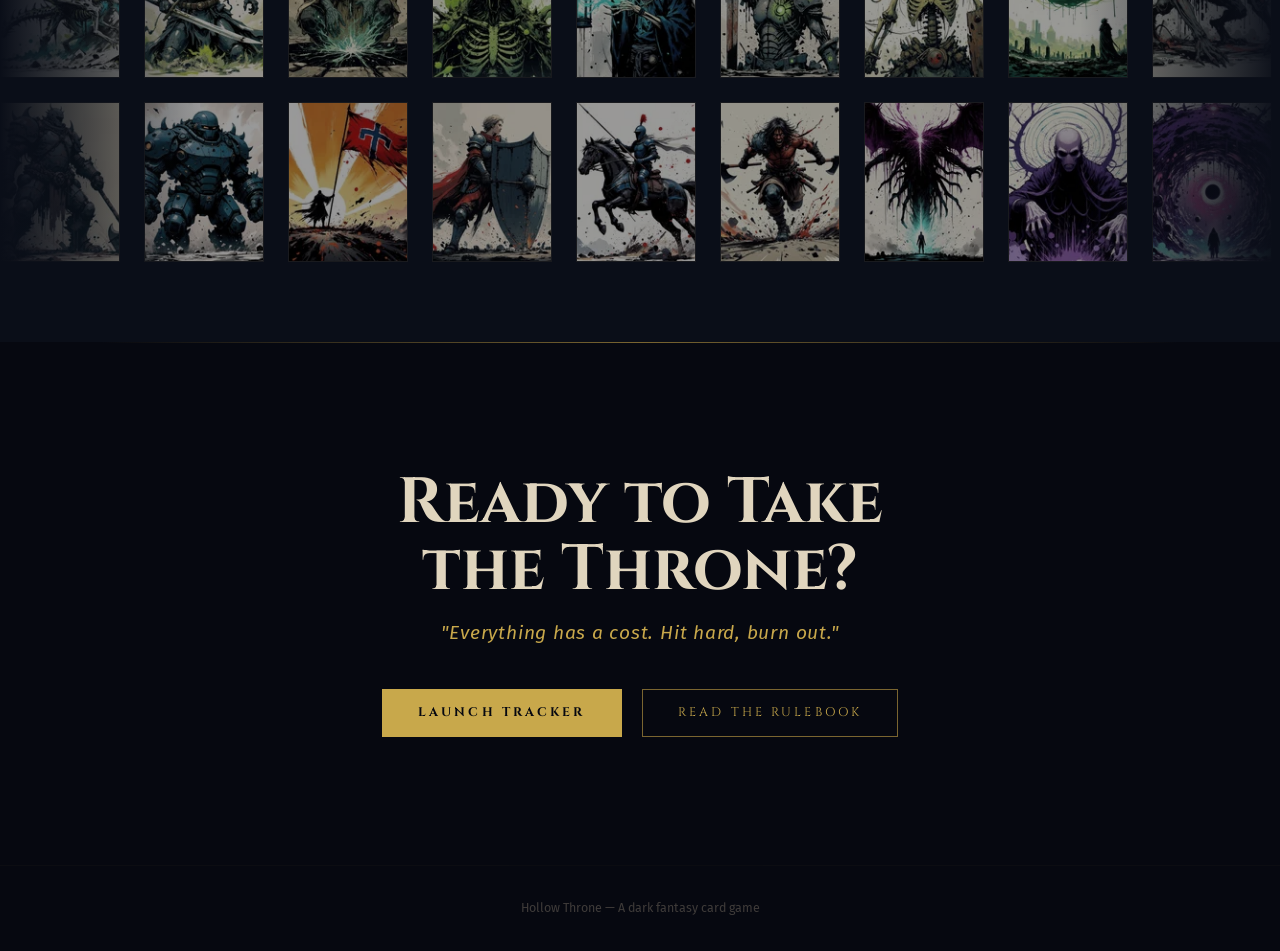
==== commit 5101f7ce: "throne emblem dominant: remove duplicate logo, emblem leads both pages - rulebook cover: logo-landin" ====
--- a/index.html
+++ b/index.html
@@ -233,18 +233,21 @@
     }
 
     .hero-emblem {
-      width: min(320px, 58vw);
+      width: min(560px, 80vw);
       height: auto;
-      filter: drop-shadow(0 0 120px rgba(200, 168, 75, 0.55)) drop-shadow(0 0 40px rgba(200, 168, 75, 0.3));
+      filter: drop-shadow(0 0 140px rgba(200, 168, 75, 0.65)) drop-shadow(0 0 50px rgba(200, 168, 75, 0.35));
       animation: logoReveal 2.2s ease both;
     }
 
-    .hero-logo {
-      width: min(440px, 72vw);
-      height: auto;
-      filter: drop-shadow(0 0 40px rgba(200, 168, 75, 0.18));
-      animation: logoReveal 2.2s 0.15s ease both;
-      margin-top: -0.6rem;
+    .hero-title {
+      font-family: 'Cinzel', serif;
+      font-size: clamp(2rem, 5.5vw, 3.4rem);
+      font-weight: 700;
+      color: var(--bone);
+      letter-spacing: 0.14em;
+      text-transform: uppercase;
+      margin: 0;
+      animation: fadeInUp 1.8s 0.4s ease both;
     }
 
     /* Hairline rule beneath logo */
@@ -704,7 +707,7 @@
 
     <div class="hero-content">
       <img src="assets/logo/throne-emblem.png" alt="" class="hero-emblem">
-      <img src="assets/logo/logo-landing.png" alt="Hollow Throne" class="hero-logo">
+      <h1 class="hero-title">Hollow Throne</h1>
       <div class="hero-hairline"></div>
       <p class="hero-tagline">Everything has a cost. Hit hard, burn out.</p>
       <p class="hero-sub">A dark fantasy 1v1 card game of resource war, creature combat, and desperate last stands. Five heroes. Two ways to die. One throne.</p>
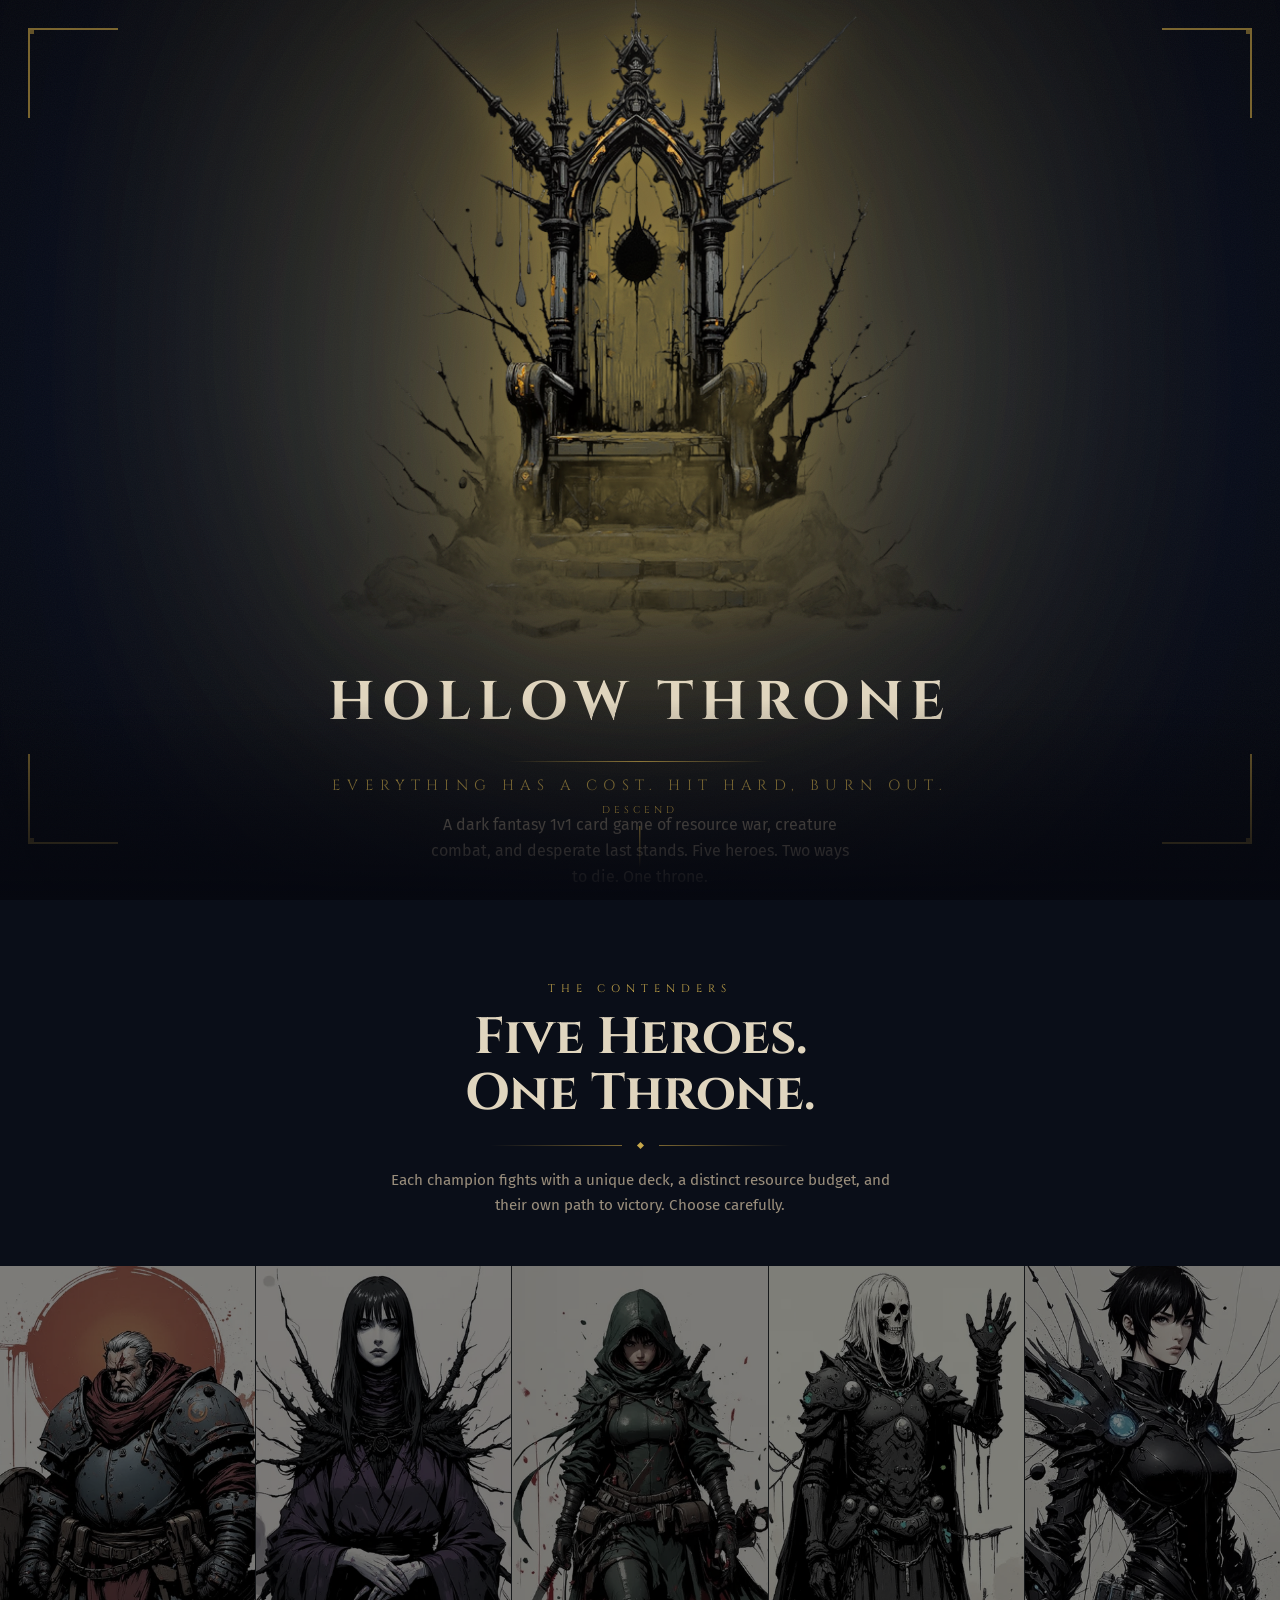
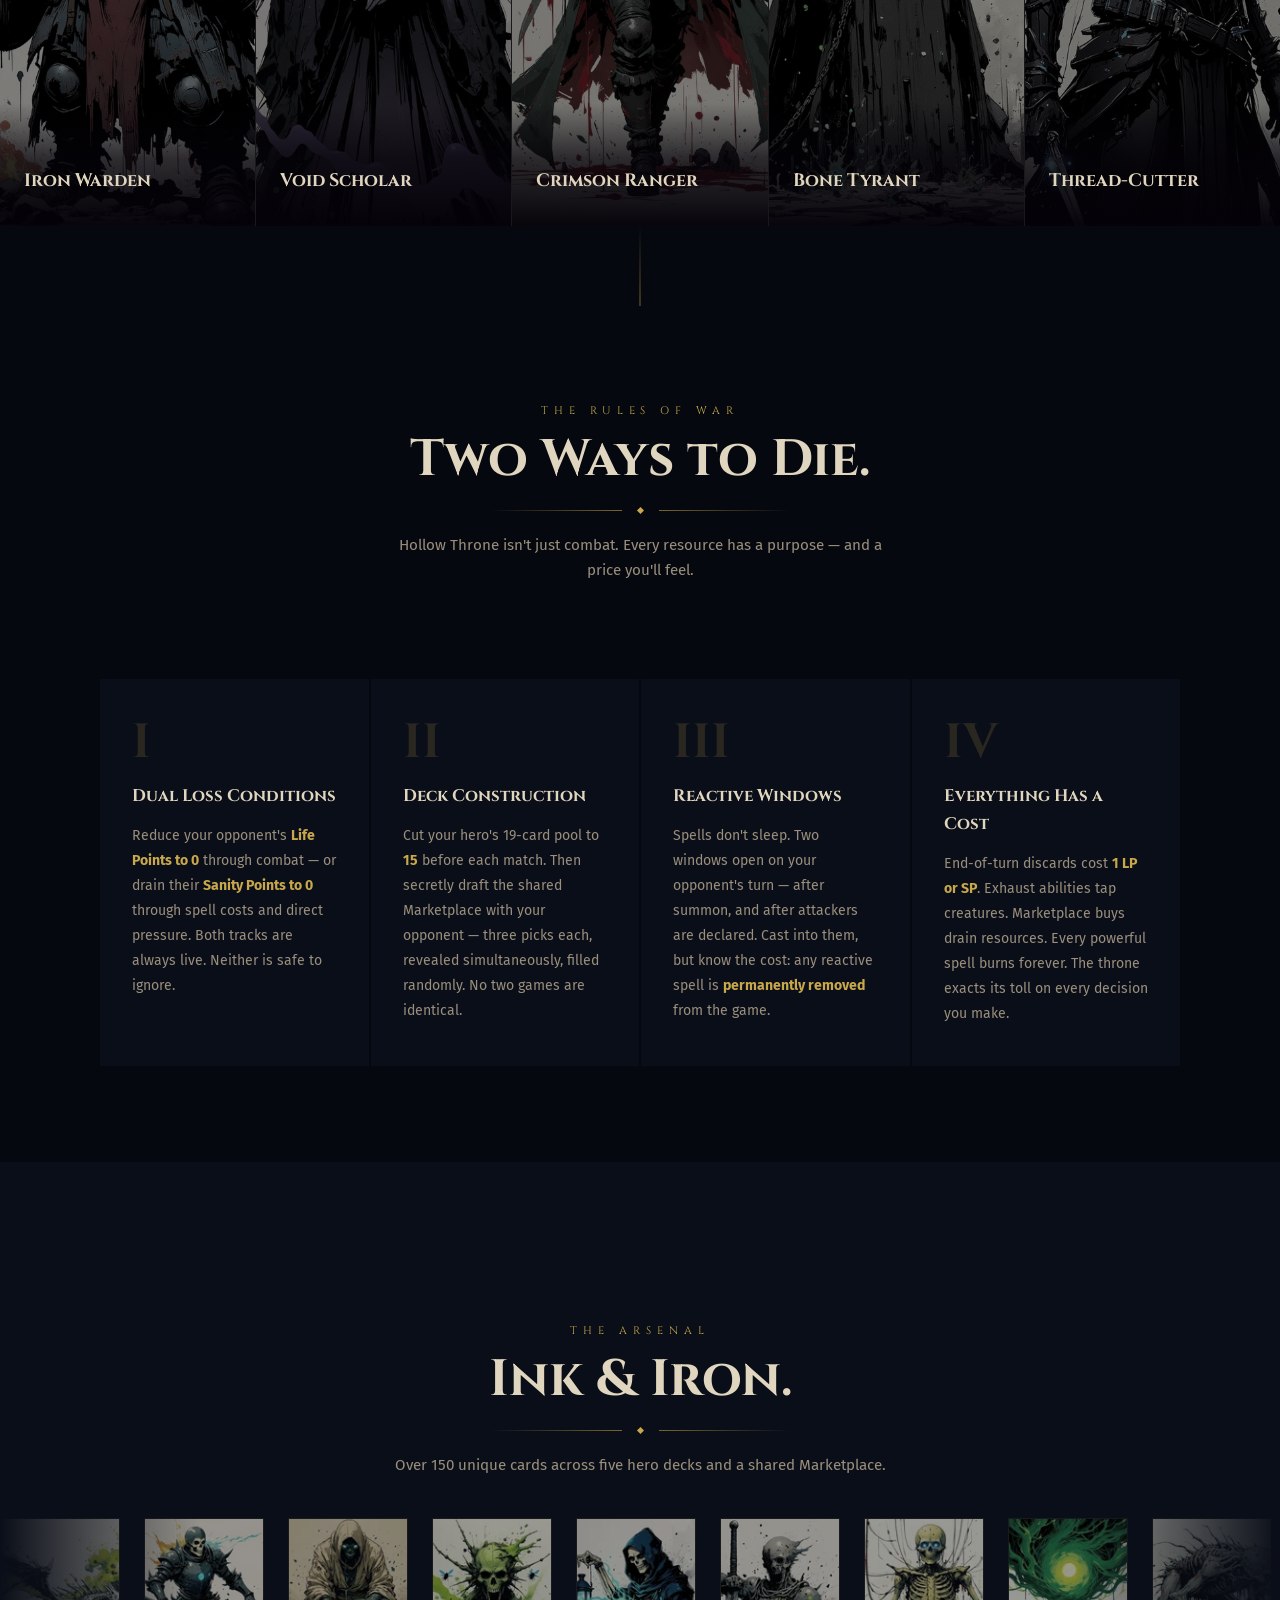
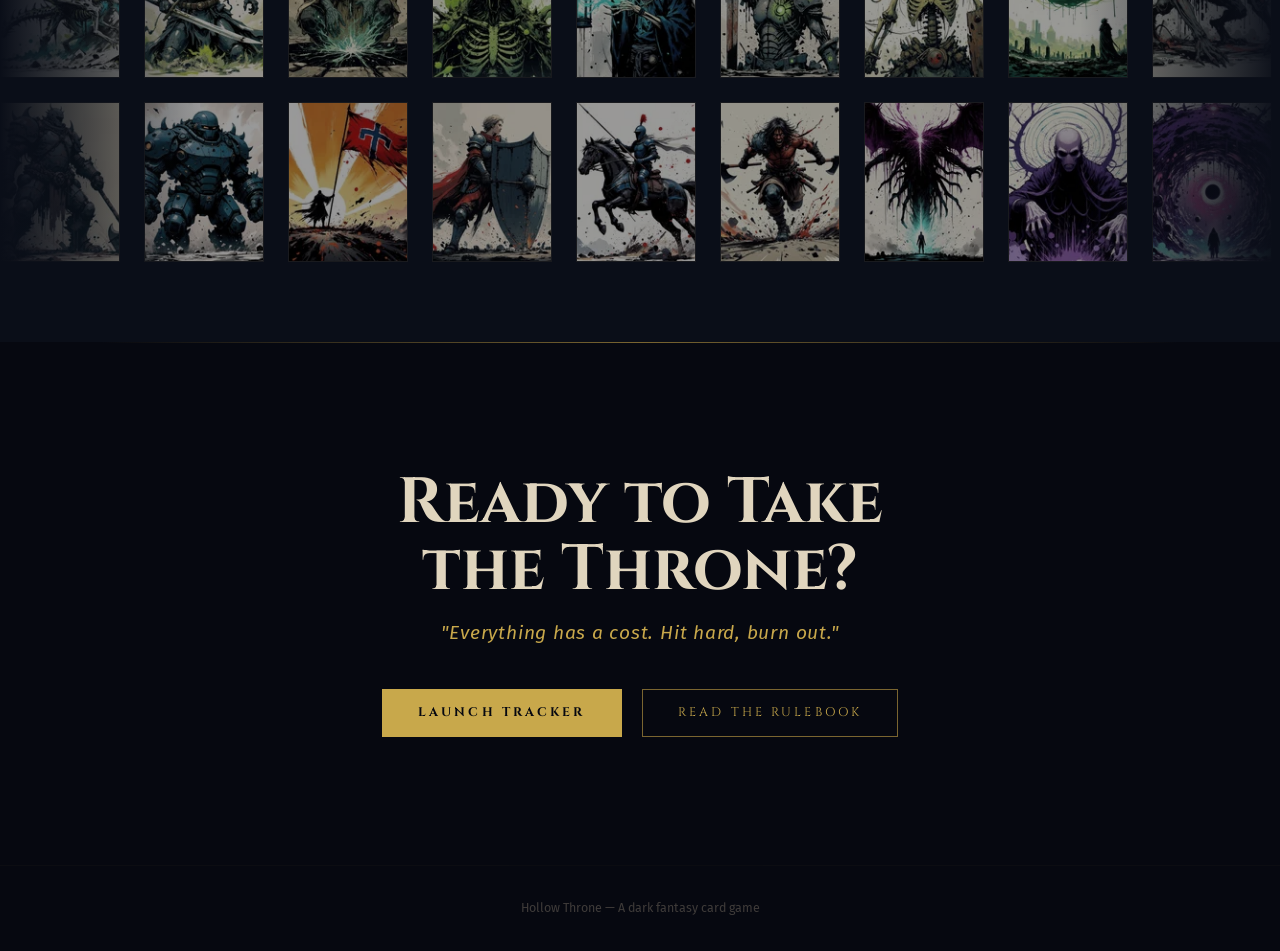
==== commit c6b4be98: "throne emblem dominant: much larger + breathing glow animation - landing: 820px wide (was 560), owns" ====
--- a/index.html
+++ b/index.html
@@ -229,14 +229,13 @@
       display: flex;
       flex-direction: column;
       align-items: center;
-      gap: 1.4rem;
+      gap: 0.8rem;
     }
 
     .hero-emblem {
-      width: min(560px, 80vw);
+      width: min(92vw, 820px);
       height: auto;
-      filter: drop-shadow(0 0 140px rgba(200, 168, 75, 0.65)) drop-shadow(0 0 50px rgba(200, 168, 75, 0.35));
-      animation: logoReveal 2.2s ease both;
+      animation: emblemReveal 2s ease both, emblemGlow 5s 2.2s ease-in-out infinite;
     }
 
     .hero-title {
@@ -653,6 +652,16 @@
     @keyframes logoReveal {
       from { opacity: 0; transform: scale(0.93); filter: drop-shadow(0 0 0px rgba(200,168,75,0)); }
       to   { opacity: 1; transform: scale(1);    filter: drop-shadow(0 0 55px rgba(200,168,75,0.22)); }
+    }
+    @keyframes emblemReveal {
+      from { opacity: 0; transform: scale(0.92);
+             filter: drop-shadow(0 0 0px rgba(200,168,75,0)); }
+      to   { opacity: 1; transform: scale(1);
+             filter: drop-shadow(0 0 200px rgba(200,168,75,0.9)) drop-shadow(0 0 80px rgba(200,168,75,0.6)) drop-shadow(0 0 20px rgba(200,168,75,0.5)); }
+    }
+    @keyframes emblemGlow {
+      0%, 100% { filter: drop-shadow(0 0 200px rgba(200,168,75,0.9)) drop-shadow(0 0 80px rgba(200,168,75,0.6)) drop-shadow(0 0 20px rgba(200,168,75,0.5)); }
+      50%       { filter: drop-shadow(0 0 280px rgba(200,168,75,1.0)) drop-shadow(0 0 120px rgba(200,168,75,0.75)) drop-shadow(0 0 30px rgba(200,168,75,0.65)); }
     }
     @keyframes growLine {
       from { height: 0; } to { height: 42px; }
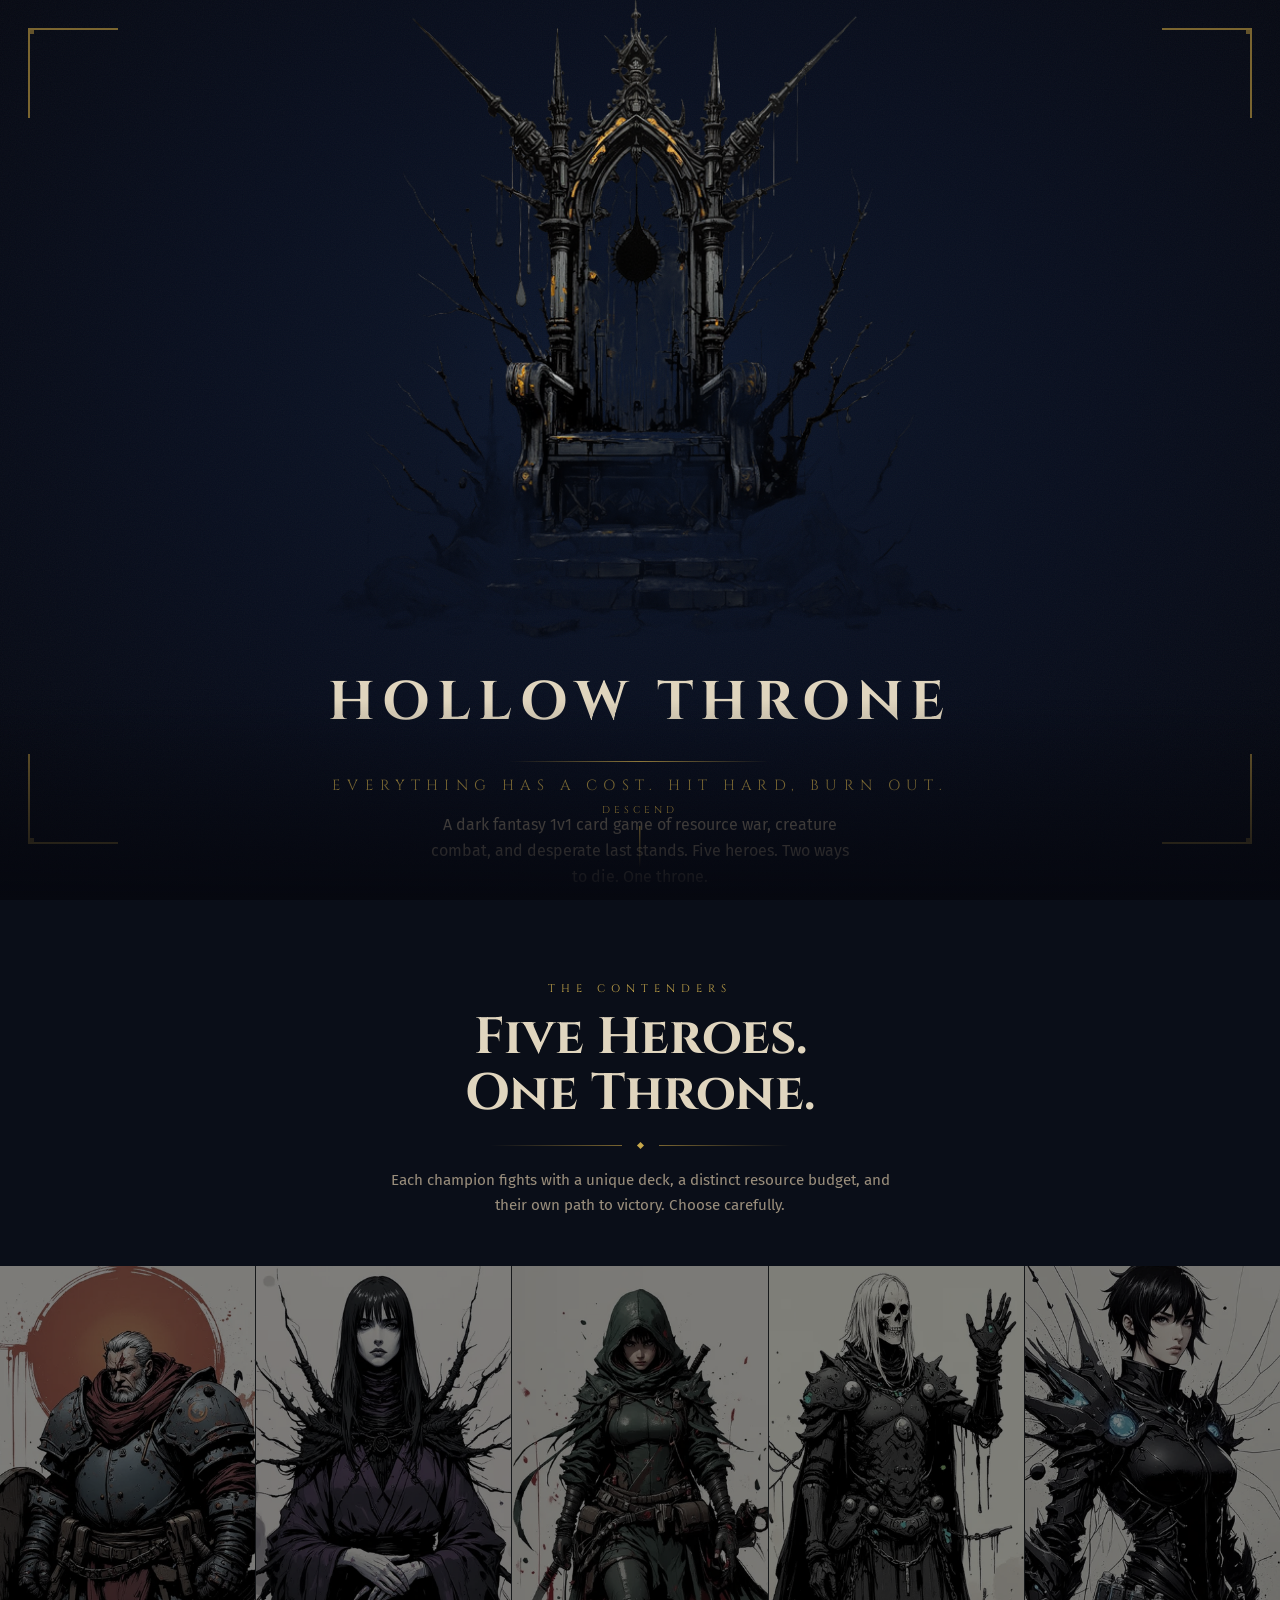
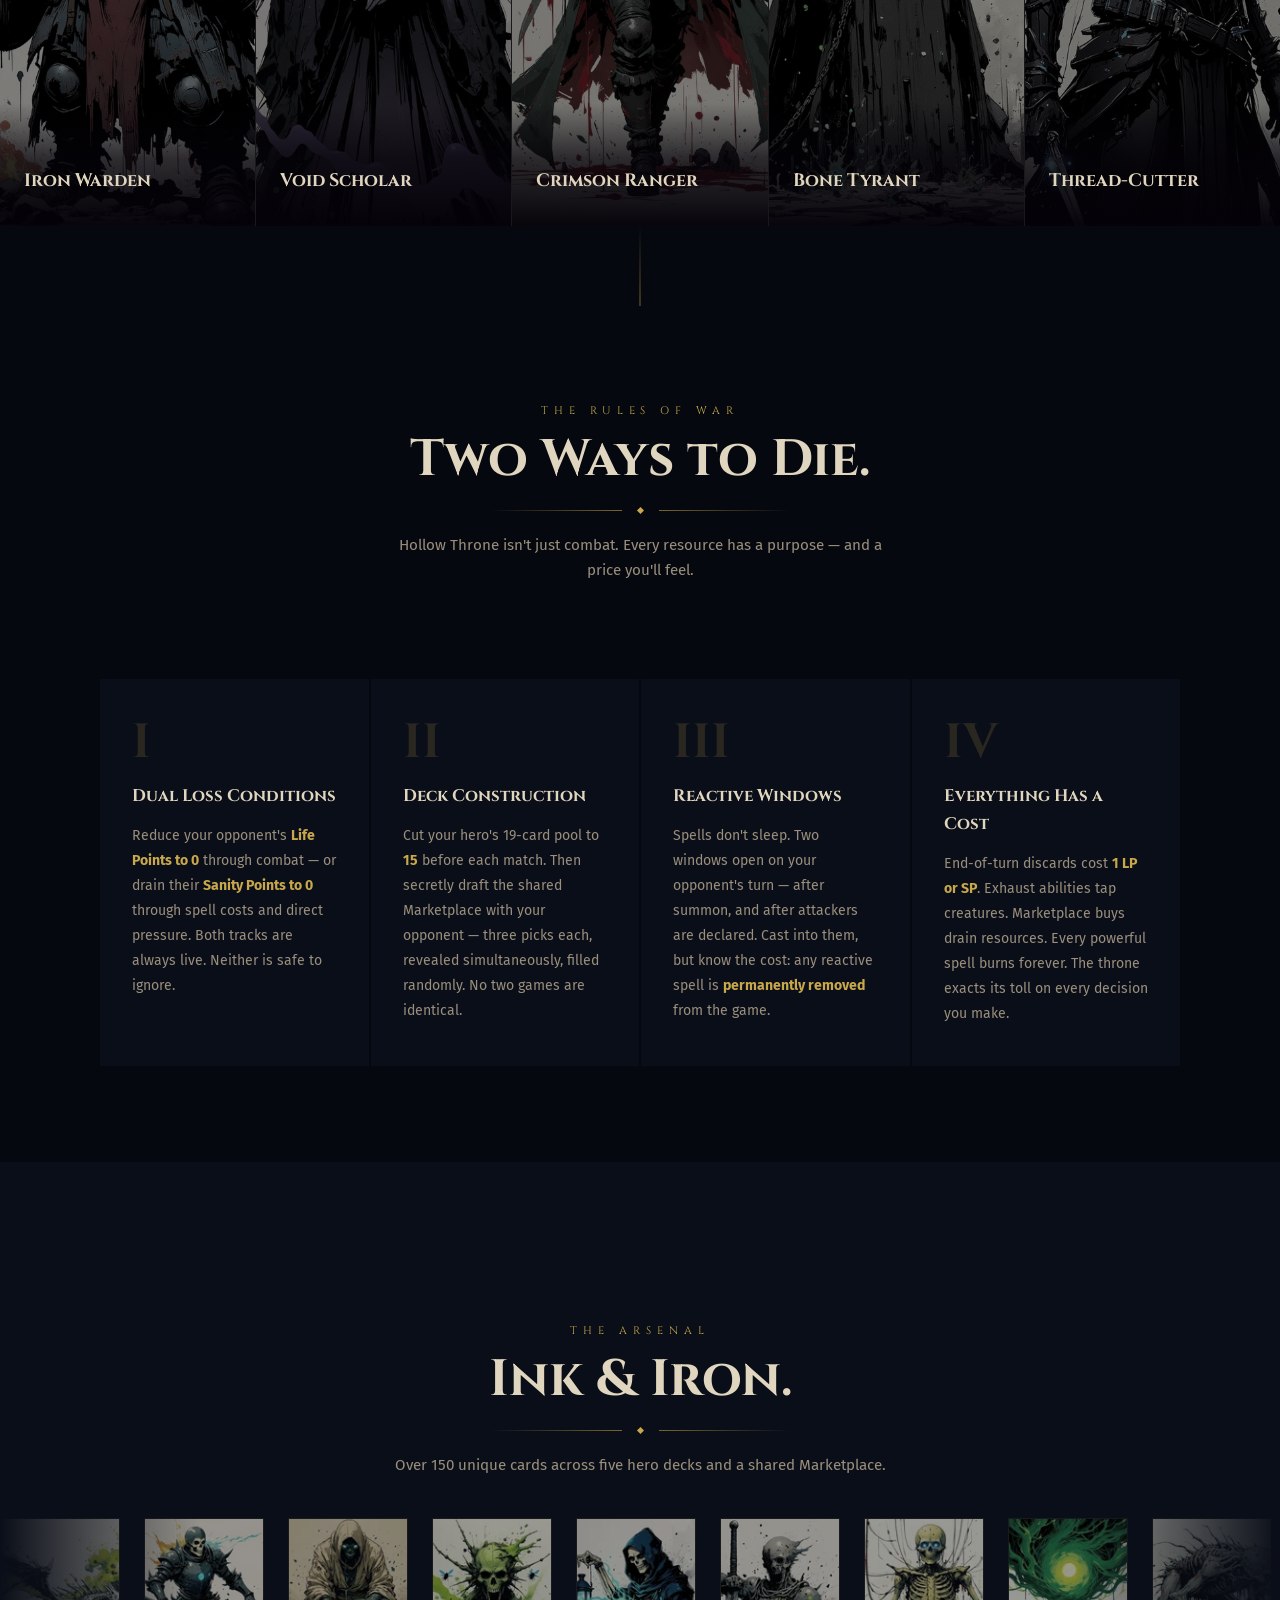
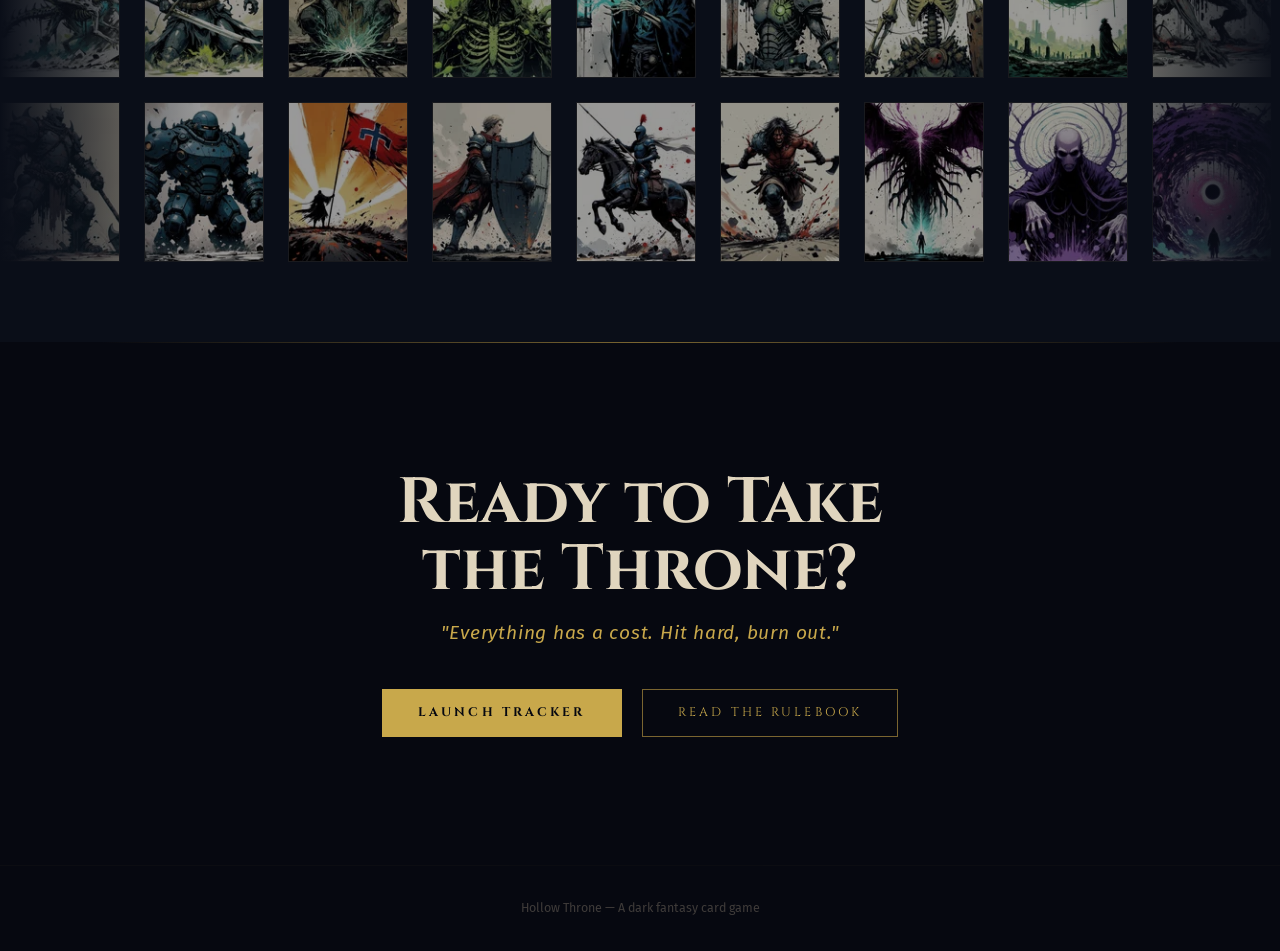
==== commit 9fa7e218: "landing + rulebook: remove emblem glow, smooth background gradient Remove emblemGlow breathing anima" ====
--- a/index.html
+++ b/index.html
@@ -175,12 +175,12 @@
       text-align: center;
     }
 
-    /* Throne-room atmosphere — warm candlelight at center, pure void at edges */
+    /* Throne-room atmosphere — subtle lightening at center, pure void at edges */
     .hero-bg {
       position: absolute;
       inset: 0;
       background:
-        radial-gradient(ellipse 75% 60% at 50% 44%, #0e1a32 0%, #080e1e 45%, var(--void) 100%);
+        radial-gradient(ellipse at 50% 44%, #0e1a32 0%, #0a1224 25%, #080e1e 50%, var(--void) 100%);
       z-index: 0;
     }
 
@@ -235,7 +235,7 @@
     .hero-emblem {
       width: min(92vw, 820px);
       height: auto;
-      animation: emblemReveal 2s ease both, emblemGlow 5s 2.2s ease-in-out infinite;
+      animation: emblemReveal 2s ease both;
     }
 
     .hero-title {
@@ -654,14 +654,8 @@
       to   { opacity: 1; transform: scale(1);    filter: drop-shadow(0 0 55px rgba(200,168,75,0.22)); }
     }
     @keyframes emblemReveal {
-      from { opacity: 0; transform: scale(0.92);
-             filter: drop-shadow(0 0 0px rgba(200,168,75,0)); }
-      to   { opacity: 1; transform: scale(1);
-             filter: drop-shadow(0 0 200px rgba(200,168,75,0.9)) drop-shadow(0 0 80px rgba(200,168,75,0.6)) drop-shadow(0 0 20px rgba(200,168,75,0.5)); }
-    }
-    @keyframes emblemGlow {
-      0%, 100% { filter: drop-shadow(0 0 200px rgba(200,168,75,0.9)) drop-shadow(0 0 80px rgba(200,168,75,0.6)) drop-shadow(0 0 20px rgba(200,168,75,0.5)); }
-      50%       { filter: drop-shadow(0 0 280px rgba(200,168,75,1.0)) drop-shadow(0 0 120px rgba(200,168,75,0.75)) drop-shadow(0 0 30px rgba(200,168,75,0.65)); }
+      from { opacity: 0; transform: scale(0.92); }
+      to   { opacity: 1; transform: scale(1); }
     }
     @keyframes growLine {
       from { height: 0; } to { height: 42px; }
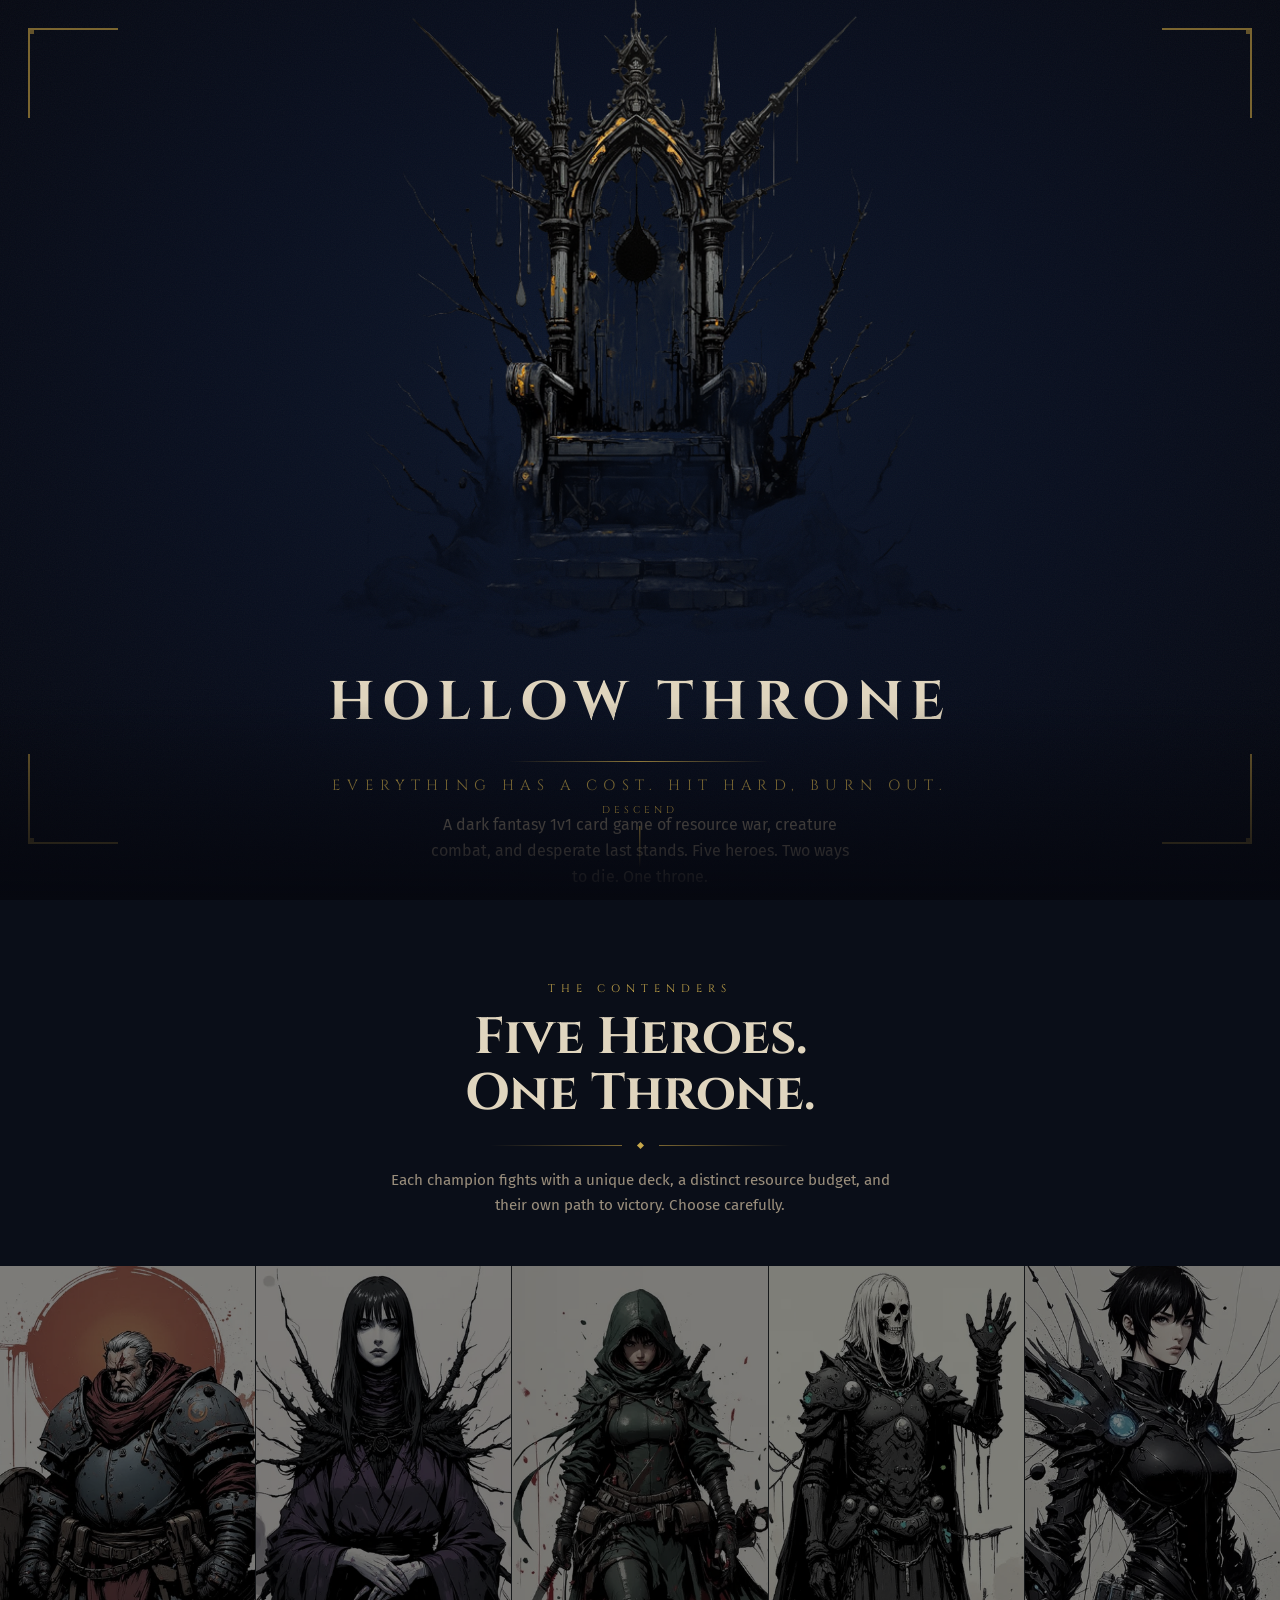
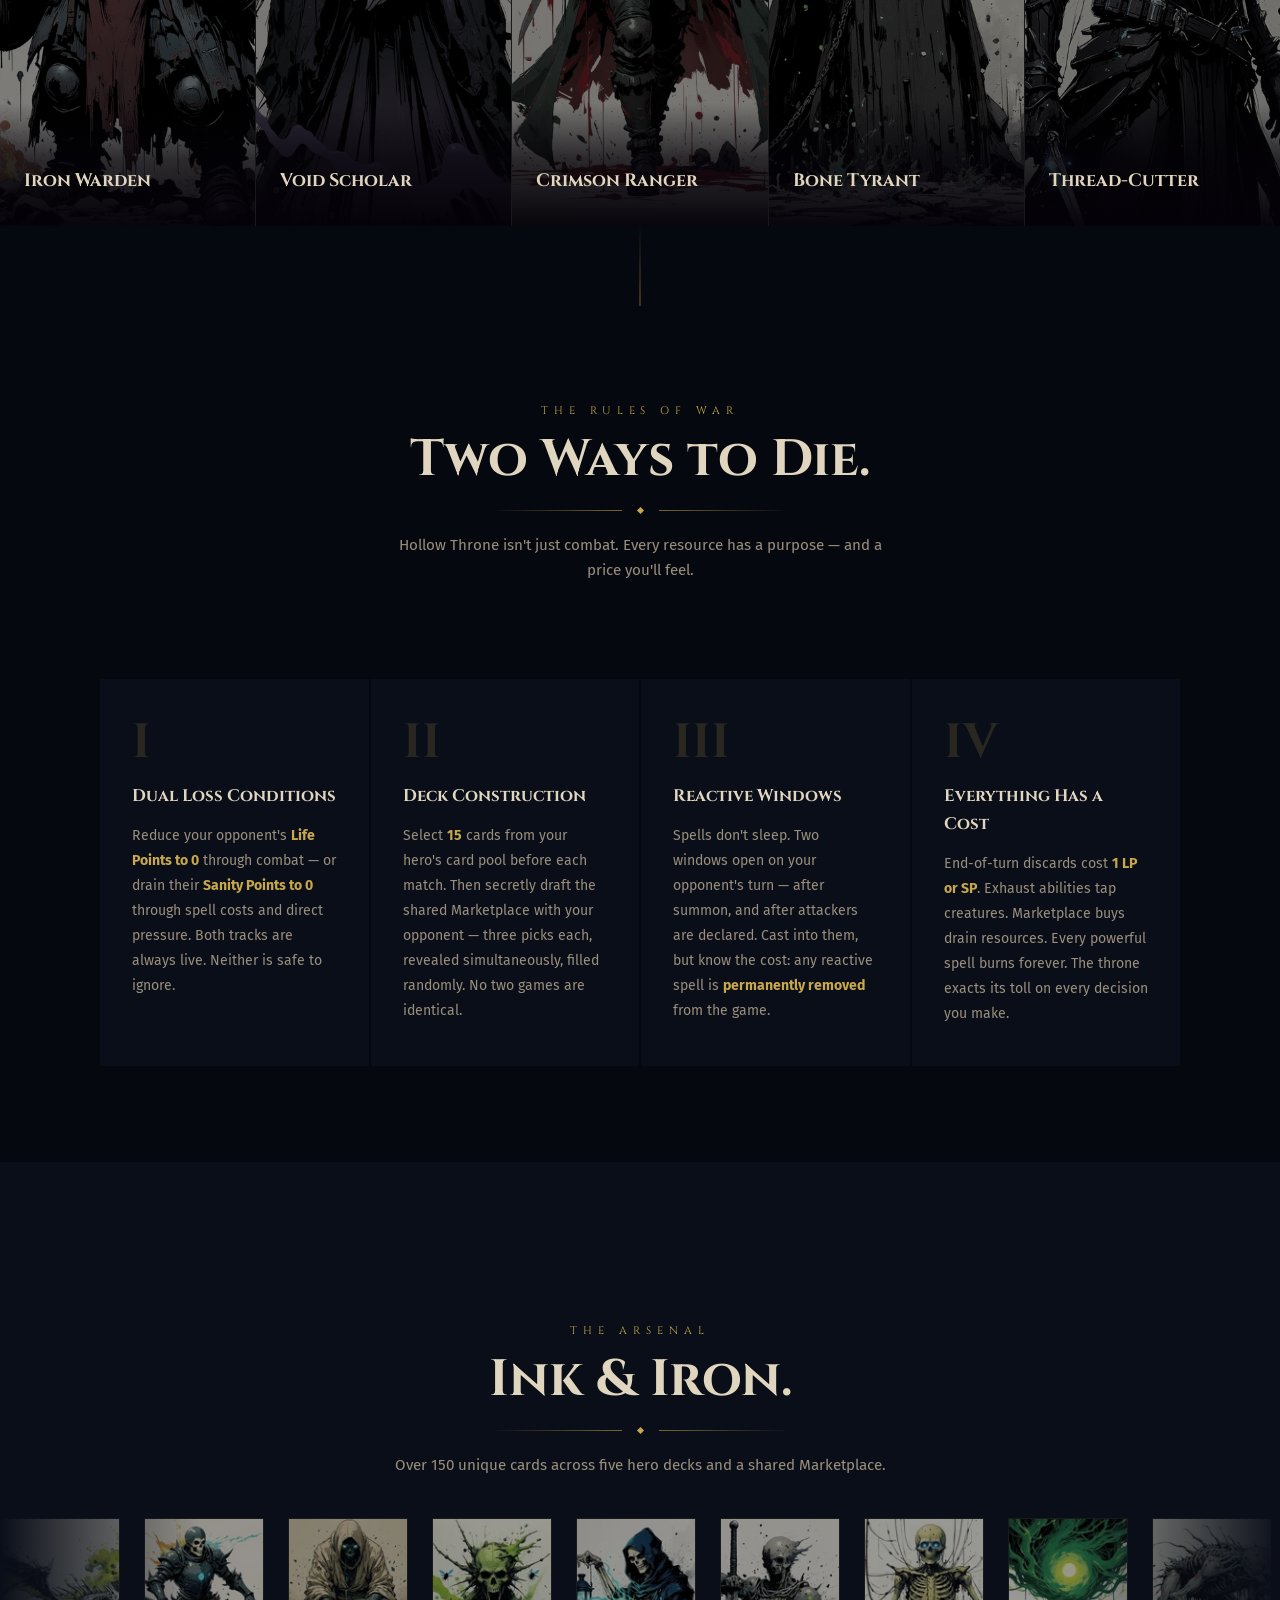
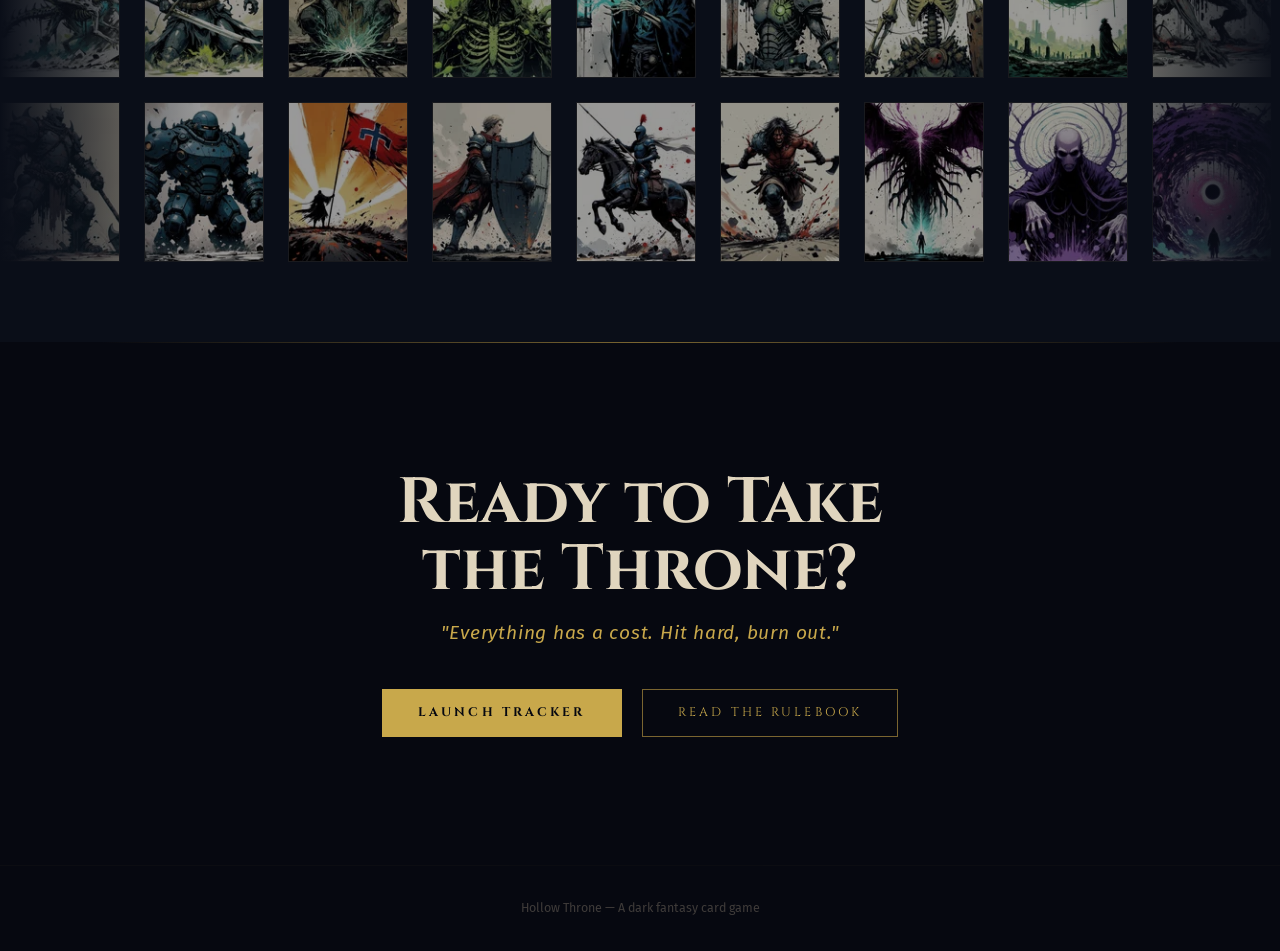
==== commit 30620842: "rulebook overhaul: first player rule, no mulligan, terminology fixes - Add first player rule (skip m" ====
--- a/index.html
+++ b/index.html
@@ -824,7 +824,7 @@
       <div class="mechanic-card reveal reveal-delay-2">
         <div class="mechanic-numeral">II</div>
         <h3 class="mechanic-title">Deck Construction</h3>
-        <p class="mechanic-text">Cut your hero's 19-card pool to <strong>15</strong> before each match. Then secretly draft the shared Marketplace with your opponent — three picks each, revealed simultaneously, filled randomly. No two games are identical.</p>
+        <p class="mechanic-text">Select <strong>15</strong> cards from your hero's card pool before each match. Then secretly draft the shared Marketplace with your opponent — three picks each, revealed simultaneously, filled randomly. No two games are identical.</p>
       </div>
       <div class="mechanic-card reveal reveal-delay-3">
         <div class="mechanic-numeral">III</div>
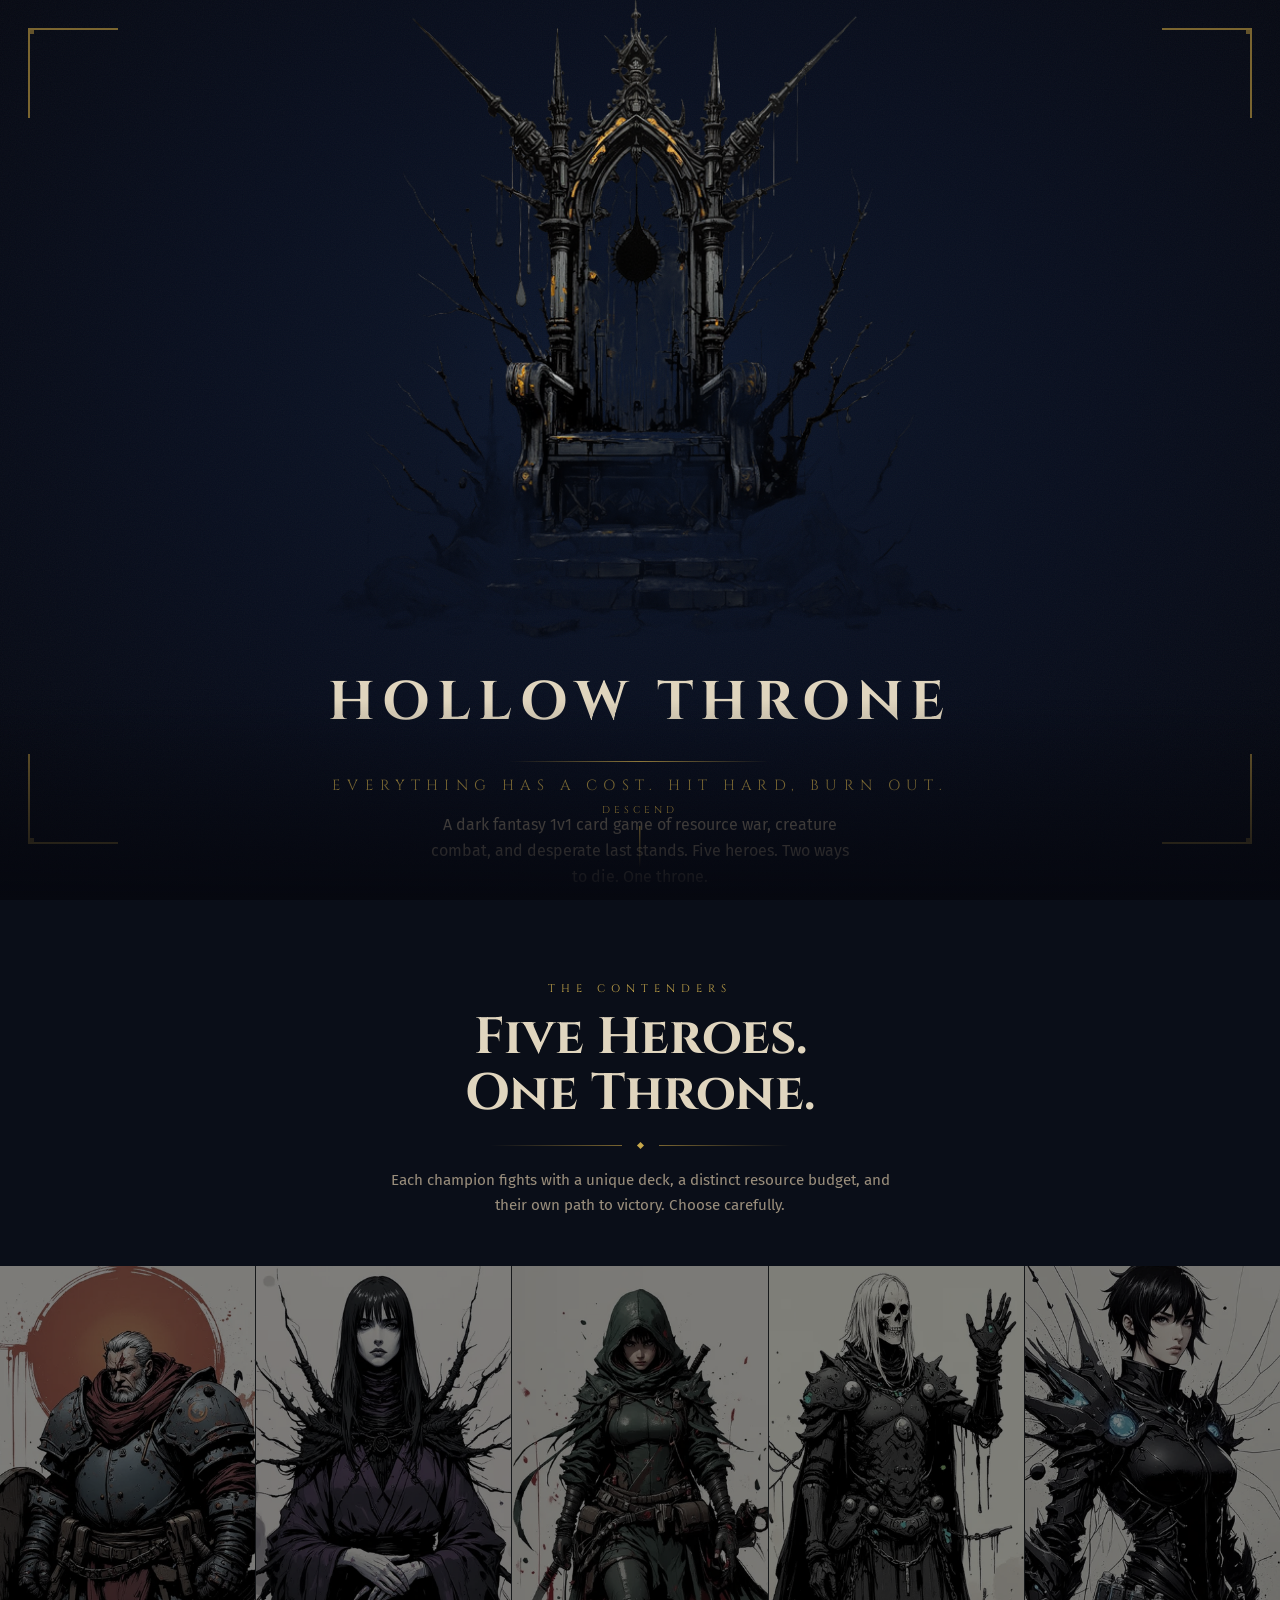
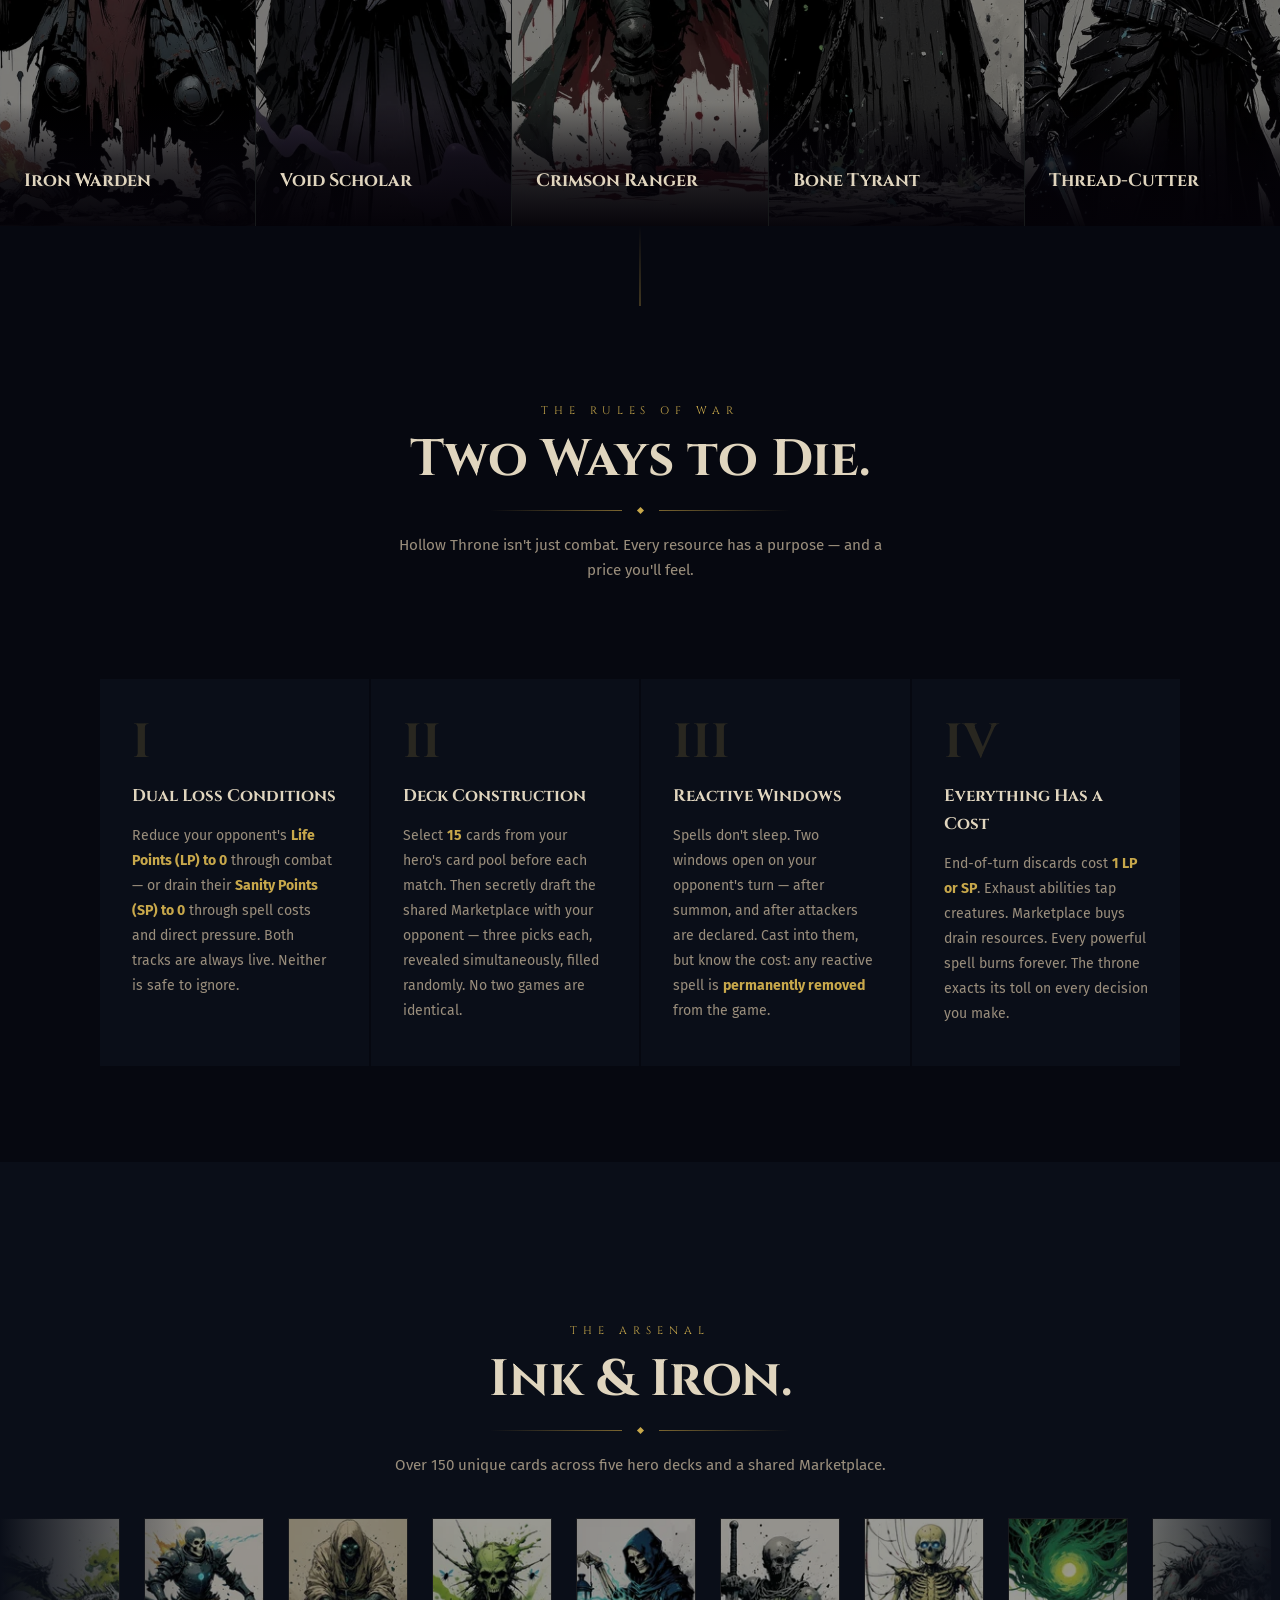
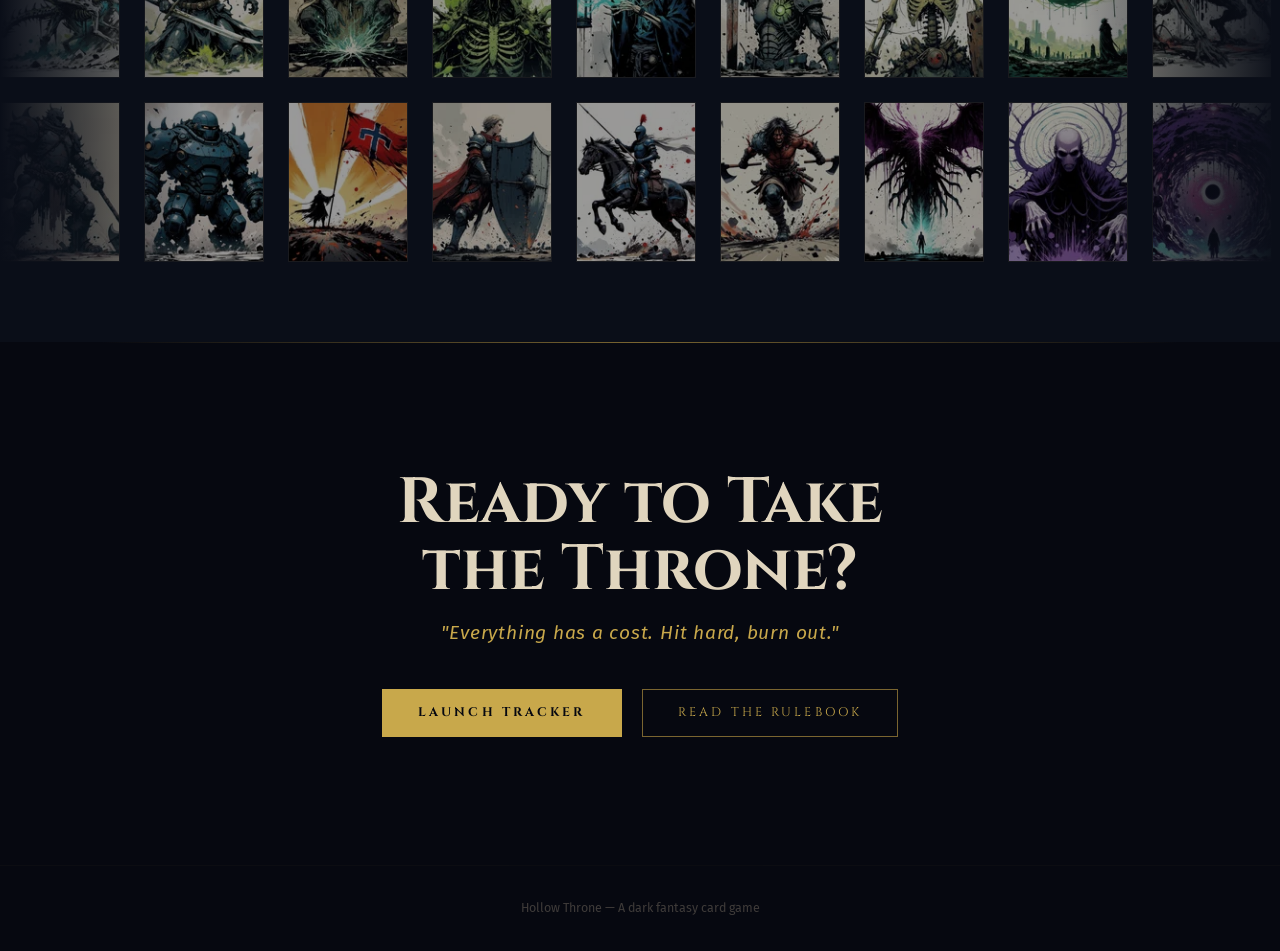
==== commit 2990f51b: "landing: add LP/SP abbreviations to mechanics card I Co-Authored-By: Claude Opus 4.6 <noreply@anthro" ====
--- a/index.html
+++ b/index.html
@@ -819,7 +819,7 @@
       <div class="mechanic-card reveal reveal-delay-1">
         <div class="mechanic-numeral">I</div>
         <h3 class="mechanic-title">Dual Loss Conditions</h3>
-        <p class="mechanic-text">Reduce your opponent's <strong>Life Points to 0</strong> through combat — or drain their <strong>Sanity Points to 0</strong> through spell costs and direct pressure. Both tracks are always live. Neither is safe to ignore.</p>
+        <p class="mechanic-text">Reduce your opponent's <strong>Life Points (LP) to 0</strong> through combat — or drain their <strong>Sanity Points (SP) to 0</strong> through spell costs and direct pressure. Both tracks are always live. Neither is safe to ignore.</p>
       </div>
       <div class="mechanic-card reveal reveal-delay-2">
         <div class="mechanic-numeral">II</div>
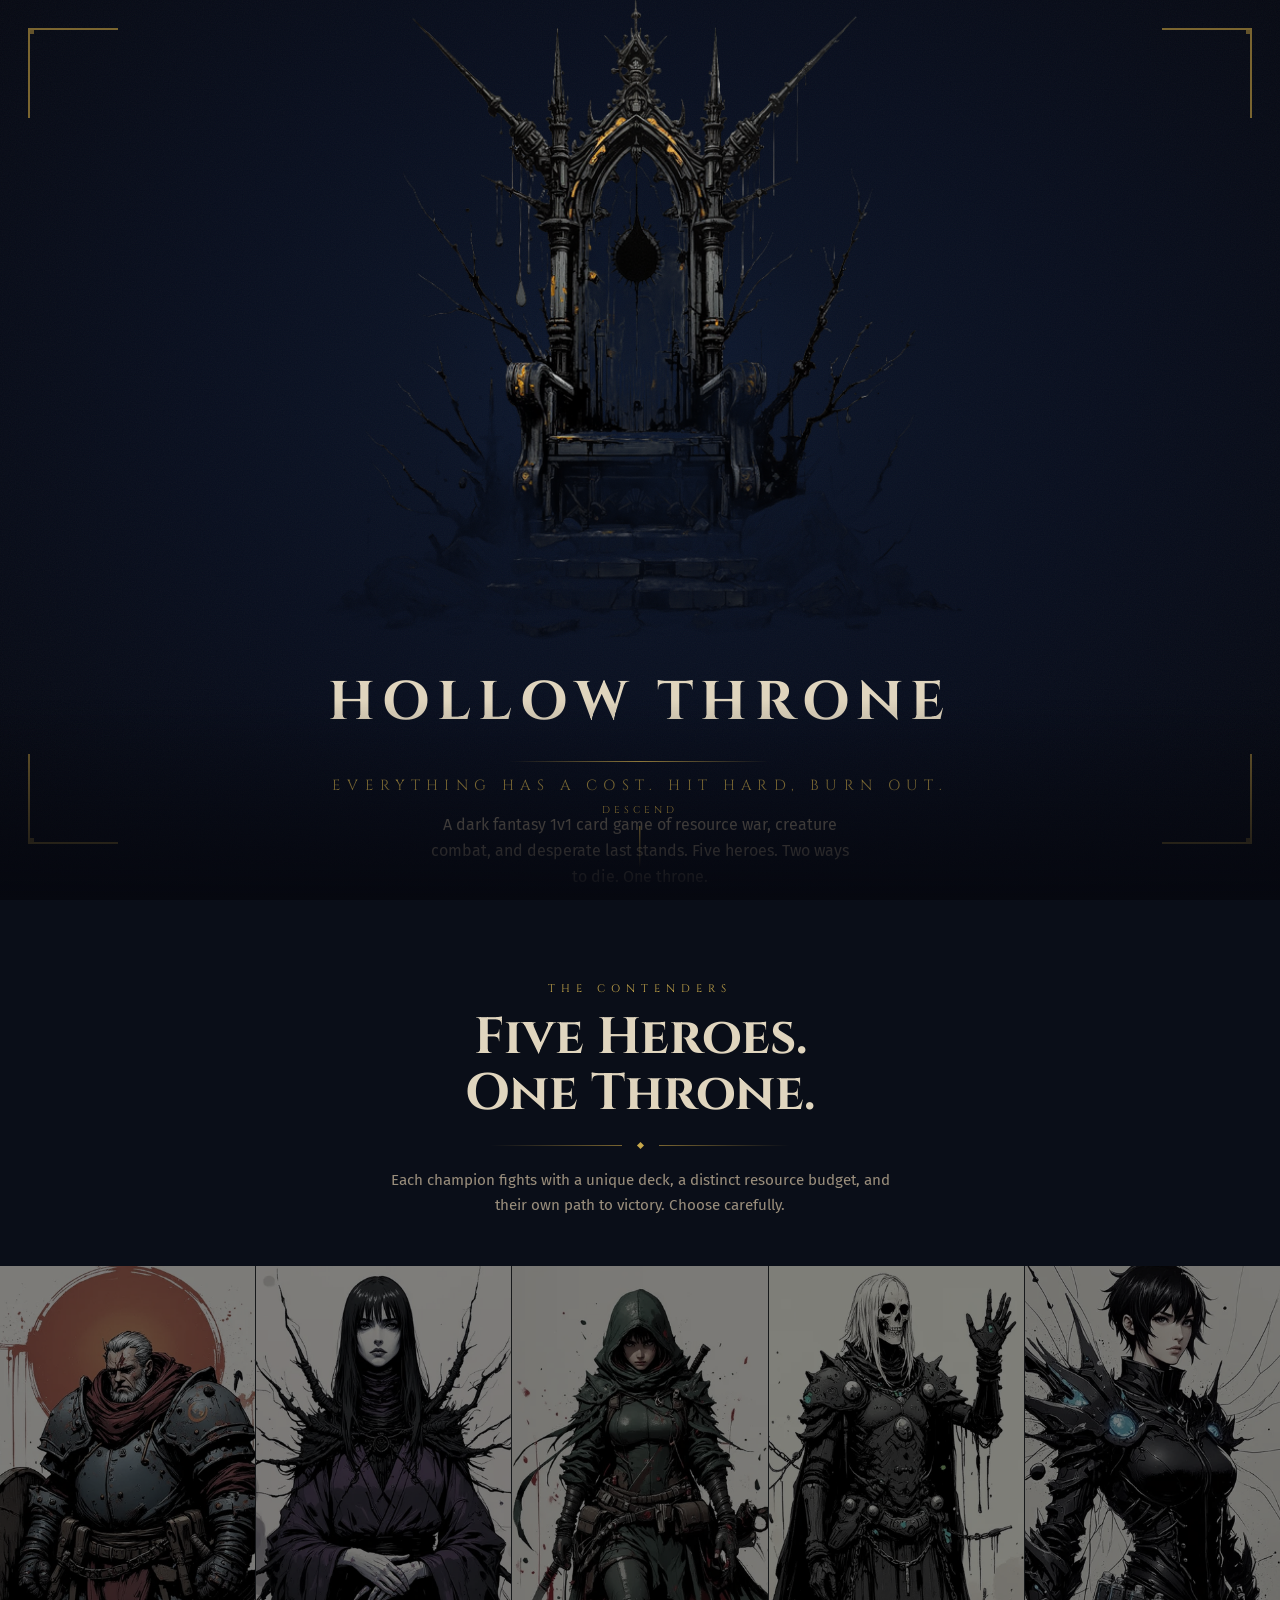
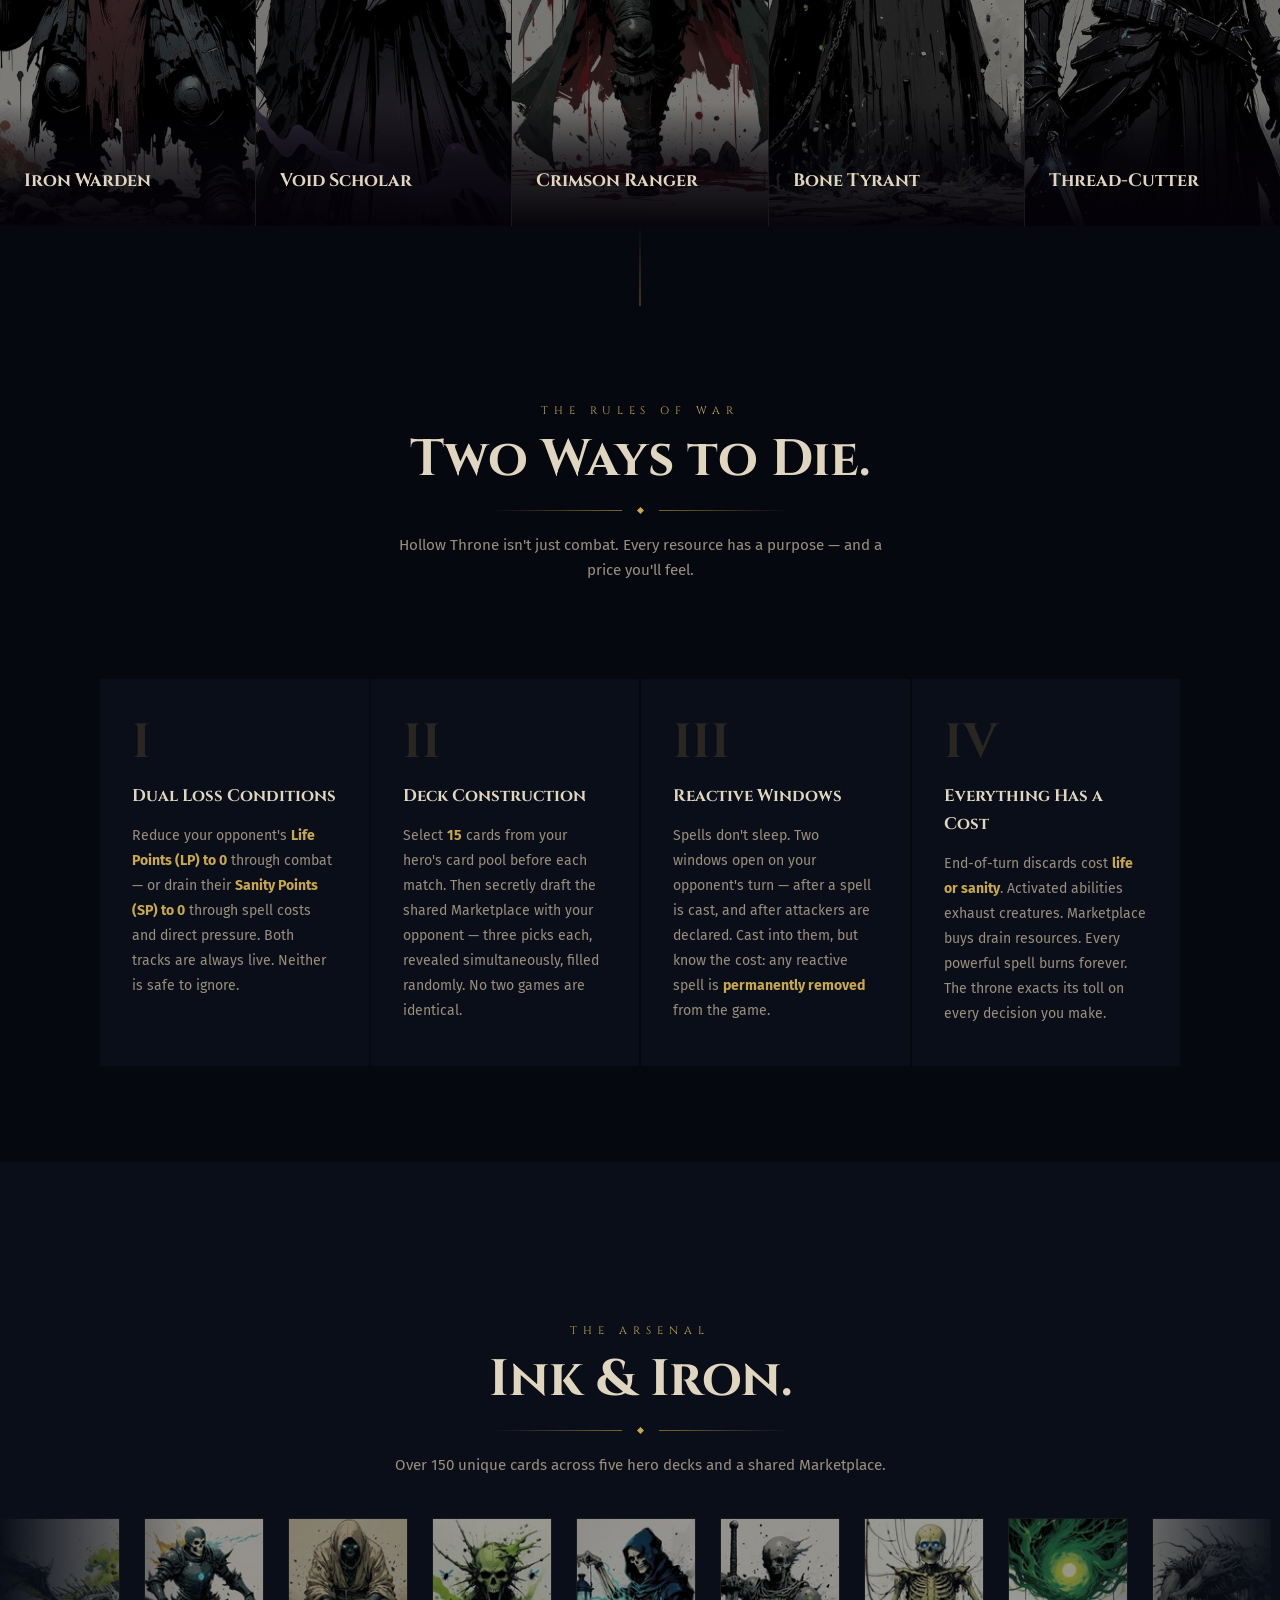
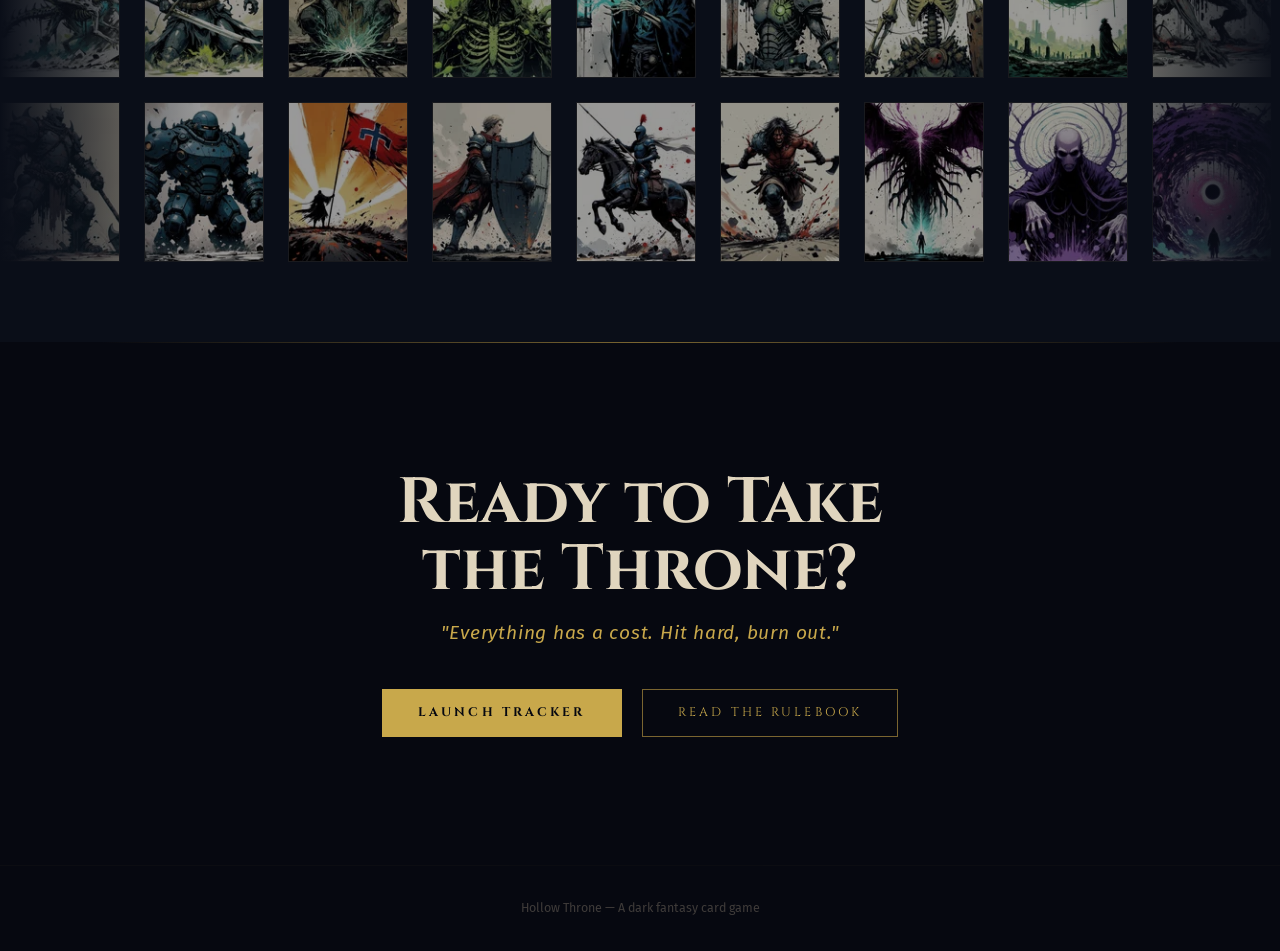
==== commit dc72a12a: "landing: fix reactive windows wording, tap→exhaust, LP/SP→life or sanity Co-Authored-By: Claude Opus" ====
--- a/index.html
+++ b/index.html
@@ -829,12 +829,12 @@
       <div class="mechanic-card reveal reveal-delay-3">
         <div class="mechanic-numeral">III</div>
         <h3 class="mechanic-title">Reactive Windows</h3>
-        <p class="mechanic-text">Spells don't sleep. Two windows open on your opponent's turn — after summon, and after attackers are declared. Cast into them, but know the cost: any reactive spell is <strong>permanently removed</strong> from the game.</p>
+        <p class="mechanic-text">Spells don't sleep. Two windows open on your opponent's turn — after a spell is cast, and after attackers are declared. Cast into them, but know the cost: any reactive spell is <strong>permanently removed</strong> from the game.</p>
       </div>
       <div class="mechanic-card reveal reveal-delay-4">
         <div class="mechanic-numeral">IV</div>
         <h3 class="mechanic-title">Everything Has a Cost</h3>
-        <p class="mechanic-text">End-of-turn discards cost <strong>1 LP or SP</strong>. Exhaust abilities tap creatures. Marketplace buys drain resources. Every powerful spell burns forever. The throne exacts its toll on every decision you make.</p>
+        <p class="mechanic-text">End-of-turn discards cost <strong>life or sanity</strong>. Activated abilities exhaust creatures. Marketplace buys drain resources. Every powerful spell burns forever. The throne exacts its toll on every decision you make.</p>
       </div>
     </div>
   </section>
